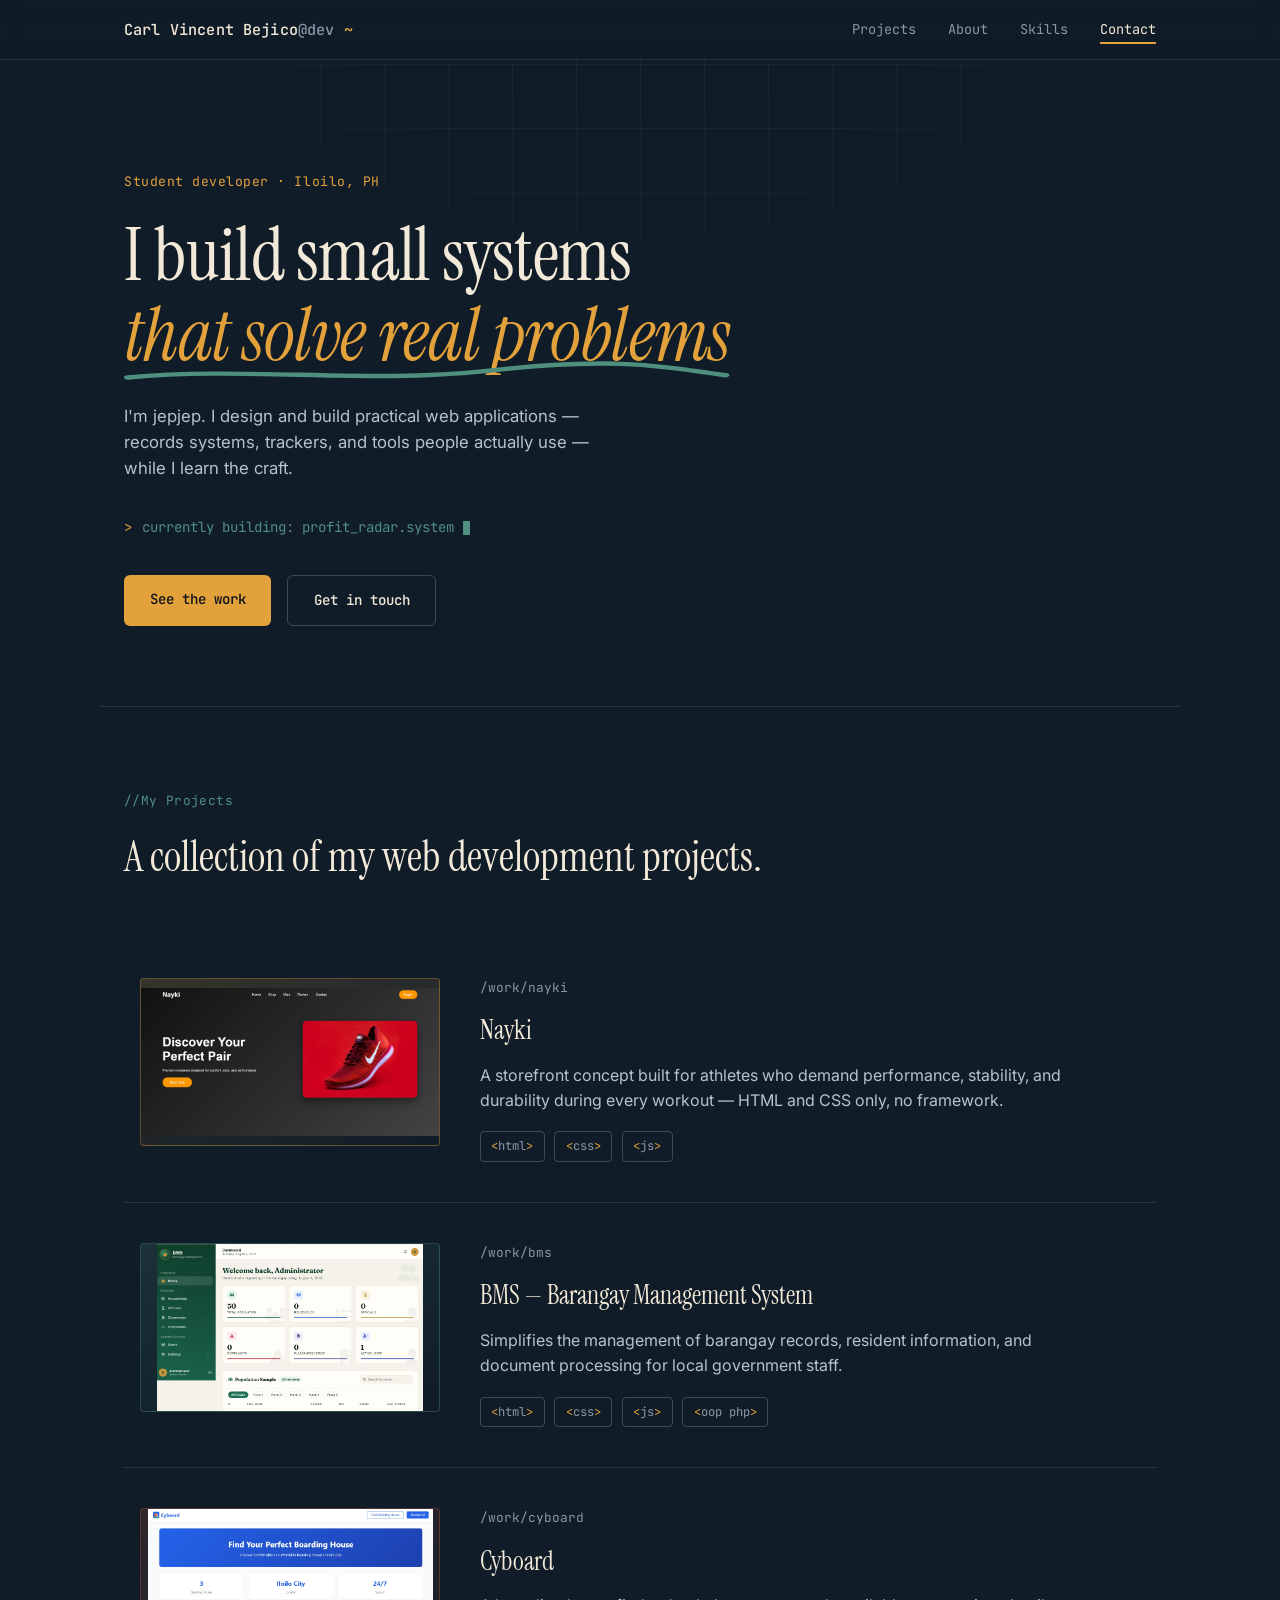
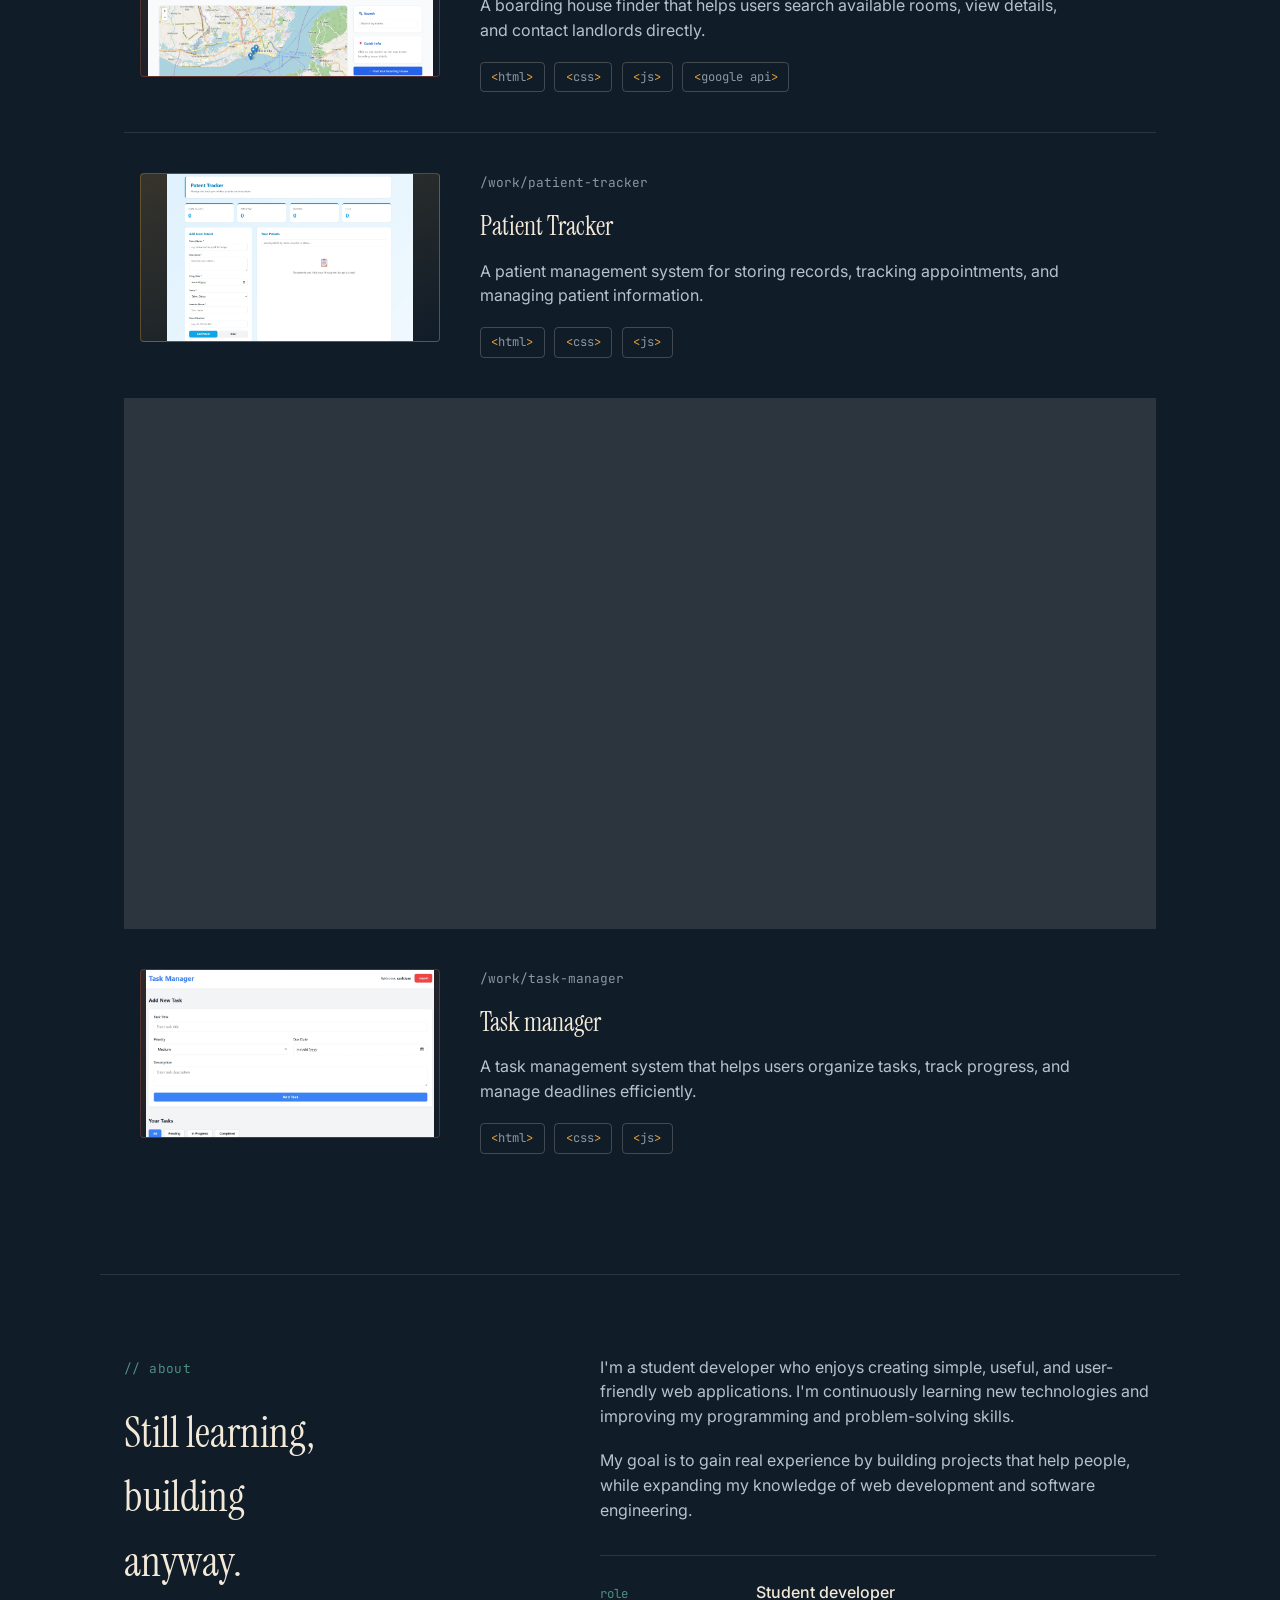
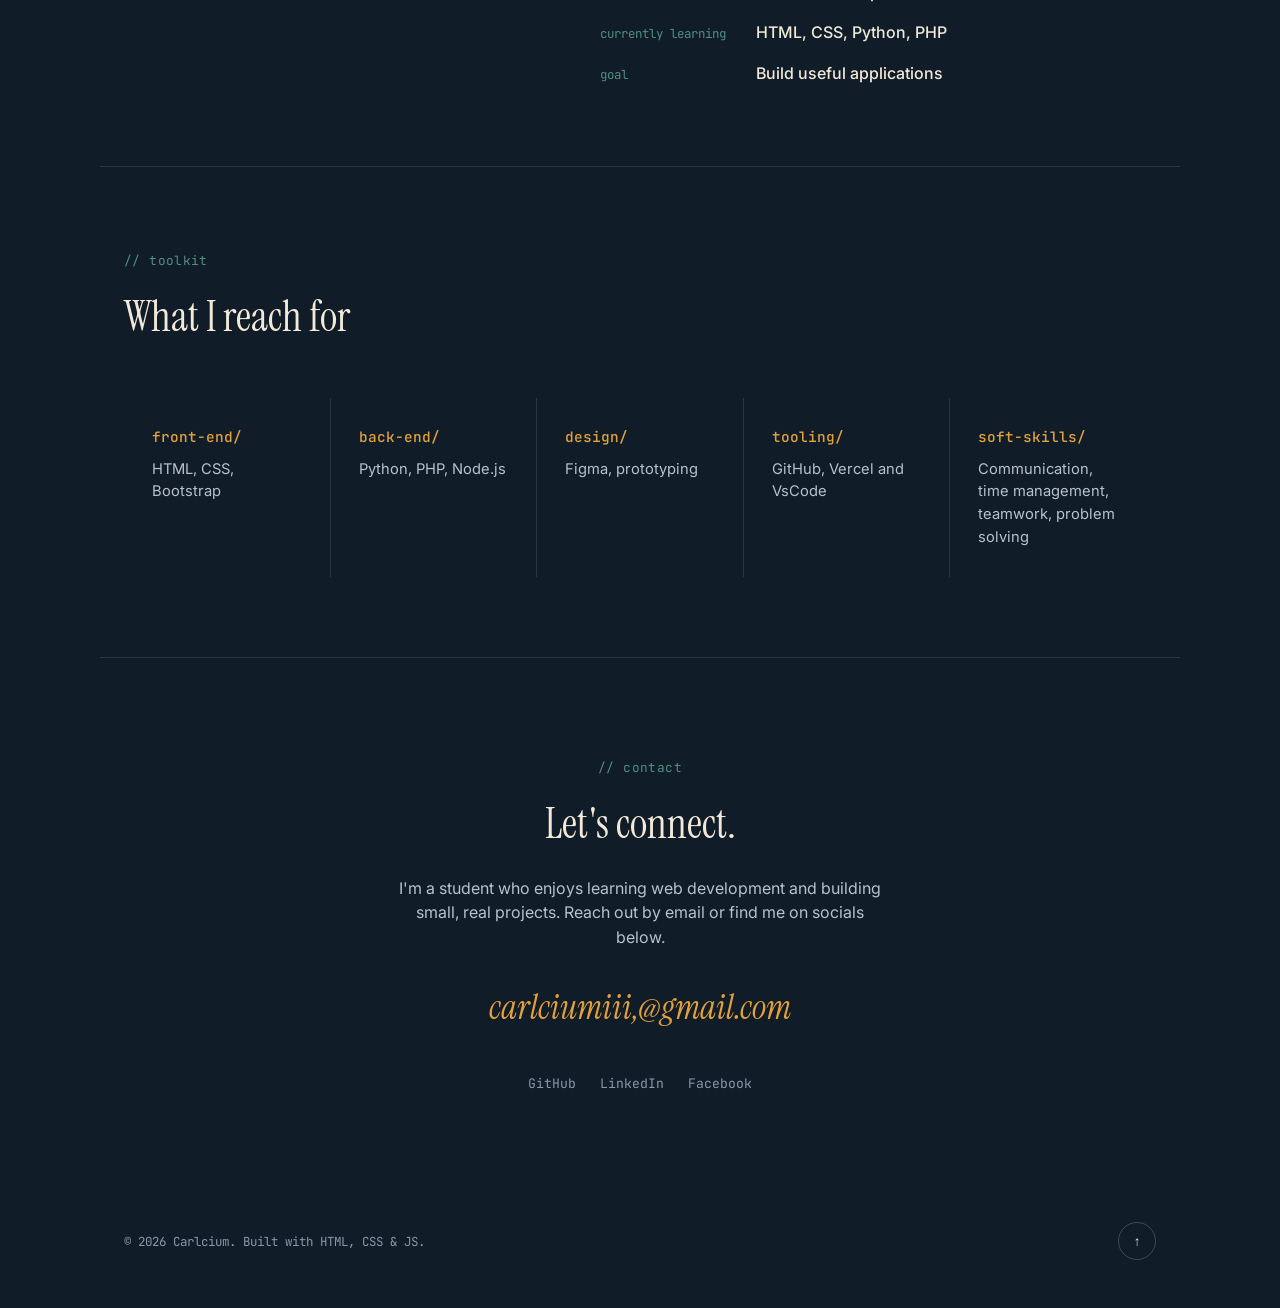
==== index.html @ 1cb0d3a6 "Add files via upload" ====
<!DOCTYPE html>
<html lang="en">
<head>
<meta charset="UTF-8">
<meta name="viewport" content="width=device-width, initial-scale=1.0">
<title>CVMB Porfolio</title>
<meta name="description" content="Carlium is a student developer in Iloilo, Philippines building small, useful web systems: barangay management, patient tracking, catering, and more.">
<link rel="preconnect" href="https://fonts.googleapis.com">
<link rel="preconnect" href="https://fonts.gstatic.com" crossorigin>
<link href="https://fonts.googleapis.com/css2?family=Instrument+Serif:ital@0;1&family=JetBrains+Mono:wght@400;500;600&family=Inter:wght@400;500;600&display=swap" rel="stylesheet">
<link rel="stylesheet" href="style.css">
</head>
<body>

  <div class="grid-texture" aria-hidden="true"></div>

  <header class="nav-wrap">
    <nav class="nav">
      <a href="#top" class="nav-mark">Carl Vincent Bejico<span class="nav-mark-dim">@dev</span> <span class="cursor-static">~</span></a>
      <button class="nav-toggle" id="navToggle" aria-label="Toggle menu" aria-expanded="false">
        <span></span><span></span><span></span>
      </button>
      <ul class="nav-links" id="navLinks">
        <li><a href="#work" data-nav>Projects</a></li>
        <li><a href="#about" data-nav>About</a></li>
        <li><a href="#skills" data-nav>Skills</a></li>
        <li><a href="#contact" data-nav>Contact</a></li>
      </ul>
    </nav>
  </header>

  <main>
    <!-- HERO -->
    <section class="hero" id="top">
      <p class="hero-eyebrow">Student developer · Iloilo, PH</p>
      <h1 class="hero-title">
        I build small systems
        <span class="hero-underline">that solve real problems<svg class="scribble" viewBox="0 0 300 20" preserveAspectRatio="none" aria-hidden="true"><path d="M2 14 C 60 4, 120 20, 180 8 S 260 2, 298 12" fill="none" stroke-width="4" stroke-linecap="round"/></svg></span>
      </h1>
      <p class="hero-sub">I'm jepjep. I design and build practical web applications — records systems, trackers, and tools people actually use — while I learn the craft.</p>

      <div class="terminal" role="status" aria-live="polite">
        <span class="terminal-prompt">&gt;</span>
        <span class="terminal-line" id="terminalLine"></span><span class="terminal-cursor" aria-hidden="true"></span>
      </div>

      <div class="hero-actions">
        <a href="#work" class="btn btn-primary">See the work</a>
        <a href="#contact" class="btn btn-ghost">Get in touch</a>
      </div>
    </section>

    <!-- WORK -->
    <section class="work" id="work">
      <div class="section-head reveal">
        <span class="section-tag">//My Projects</span>
        <h2>A collection of my web development projects.</h2>
      </div>

      <div class="project-list">
        <a class="project reveal" href="nayki/index.html">
          <div class="project-visual" style="--tint:#e3a13c;">
            <img src="img/firstproject.jpeg" alt="Nayki athletic gear website screenshot" loading="lazy">
          </div>
          <div class="project-info">
            <div class="project-meta">
              <span class="project-path">/work/nayki</span>
            </div>
            <h3>Nayki</h3>
            <p>A storefront concept built for athletes who demand performance, stability, and durability during every workout — HTML and CSS only, no framework.</p>
            <ul class="tag-list">
              <li>html</li><li>css</li><li>js</li>
            </ul>
          </div>
        </a>

        <a class="project reveal" href="brgy/admin/login.php">
          <div class="project-visual" style="--tint:#4f8f7f;">
            <img src="img/bms.jpeg" alt="Barangay Management System screenshot" loading="lazy">
          </div>
          <div class="project-info">
            <div class="project-meta">
              <span class="project-path">/work/bms</span>
            </div>
            <h3>BMS — Barangay Management System</h3>
            <p>Simplifies the management of barangay records, resident information, and document processing for local government staff.</p>
            <ul class="tag-list">
              <li>html</li><li>css</li><li>js</li><li>oop php</li>
            </ul>
          </div>
        </a>

        <a class="project reveal" href="cyboard/index.html">
          <div class="project-visual" style="--tint:#c1573a;">
            <img src="img/cyboard.jpeg" alt="Cyboard boarding house finder screenshot" loading="lazy">
          </div>
          <div class="project-info">
            <div class="project-meta">
              <span class="project-path">/work/cyboard</span>
            </div>
            <h3>Cyboard</h3>
            <p>A boarding house finder that helps users search available rooms, view details, and contact landlords directly.</p>
            <ul class="tag-list">
              <li>html</li><li>css</li><li>js</li><li>google api</li>
            </ul>
          </div>
        </a>

        <a class="project reveal" href="patienttracker/index.html">
          <div class="project-visual" style="--tint:#e3a13c;">
            <img src="img/patient_tracker.jpeg" alt="Patient Tracker system screenshot" loading="lazy">
          </div>
          <div class="project-info">
            <div class="project-meta">
              <span class="project-path">/work/patient-tracker</span>
            </div>
            <h3>Patient Tracker</h3>
            <p>A patient management system for storing records, tracking appointments, and managing patient information.</p>
            <ul class="tag-list">
              <li>html</li><li>css</li><li>js</li>
            </ul>
          </div>
        </a>

        <a class="project reveal" href="profitt/index.html">
          <div class="project-visual" style="--tint:#4f8f7f;">
            <img src="img/profit_radar.jpeg" alt="Profit Radar tracking dashboard screenshot" loading="lazy">
          </div>
          <div class="project-info">
            <div class="project-meta">
              <span class="project-path">/work/profit-radar</span>
            </div>
            <h3>Profit Radar</h3>
            <p>A profit tracking system that helps small businesses monitor sales, expenses, and overall financial performance.</p>
            <ul class="tag-list">
              <li>html</li><li>css</li><li>js</li>
            </ul>
          </div>
        </a>

        <a class="project reveal" href="cater/index.html">
          <div class="project-visual" style="--tint:#c1573a;">
            <img src="img/cater.jpeg" alt="Catering system screenshot" loading="lazy">
          </div>
          <div class="project-info">
            <div class="project-meta">
              <span class="project-path">/work/catering-system</span>
            </div>
            <h3>Catering System</h3>
            <p>A food ordering and catering management system — customers place orders while businesses manage menus, bookings, and requests.</p>
            <ul class="tag-list">
              <li>html</li><li>css</li><li>js</li>
            </ul>
          </div>
        </a>

        <a class="project reveal" href="taskmanager/task-manager-php/index.php">
          <div class="project-visual" style="--tint:#c1573a;">
            <img src="img/taskmanager.jpeg" alt="Task manager screenshot" loading="lazy">
          </div>
          <div class="project-info">
            <div class="project-meta">
              <span class="project-path">/work/task-manager</span>
            </div>
            <h3>Task manager</h3>
            <p>A task management system that helps users organize tasks, track progress, and manage deadlines efficiently.</p>
            <ul class="tag-list">
              <li>html</li><li>css</li><li>js</li>
            </ul>
          </div>
        </a>
      </div>
    </section>

    <!-- ABOUT -->
    <section class="about" id="about">
      <div class="about-grid">
        <div class="reveal">
          <span class="section-tag">// about</span>
          <h2>Still learning, building anyway.</h2>
        </div>
        <div class="about-copy reveal">
          <p>I'm a student developer who enjoys creating simple, useful, and user-friendly web applications. I'm continuously learning new technologies and improving my programming and problem-solving skills.</p>
          <p>My goal is to gain real experience by building projects that help people, while expanding my knowledge of web development and software engineering.</p>
          <div class="about-facts">
            <div><span>role</span><strong>Student developer</strong></div>
            <div><span>currently learning</span><strong>HTML, CSS, Python, PHP</strong></div>
            <div><span>goal</span><strong>Build useful applications</strong></div>
          </div>
        </div>
      </div>
    </section>

    <!-- SKILLS -->
    <section class="skills" id="skills">
      <div class="section-head reveal">
        <span class="section-tag">// toolkit</span>
        <h2>What I reach for</h2>
      </div>
      <div class="skills-grid reveal">
        <div class="skill-group">
          <h4>front-end/</h4>
          <p>HTML, CSS, Bootstrap</p>
        </div>
        <div class="skill-group">
          <h4>back-end/</h4>
          <p>Python, PHP, Node.js</p>
        </div>
        <div class="skill-group">
          <h4>design/</h4>
          <p>Figma, prototyping</p>
        </div>
        <div class="skill-group">
          <h4>tooling/</h4>
          <p>GitHub, Vercel and VsCode</p>
        </div>
        <div class="skill-group">
          <h4>soft-skills/</h4>
          <p>Communication, time management, teamwork, problem solving</p>
        </div>
      </div>
    </section>

    <!-- CONTACT -->
    <section class="contact" id="contact">
      <div class="contact-inner reveal">
        <span class="section-tag">// contact</span>
        <h2>Let's connect.</h2>
        <p>I'm a student who enjoys learning web development and building small, real projects. Reach out by email or find me on socials below.</p>
        <a href="carlciumiii@gmail.com" class="contact-email">carlciumiii,@gmail.com</a>
        <div class="socials">
          <a href="#">GitHub</a>
          <a href="#">LinkedIn</a>
          <a href="#">Facebook</a>
        </div>
      </div>
    </section>
  </main>

  <footer class="footer">
    <p>© <span id="year"></span> Carlcium. Built with HTML, CSS &amp; JS.</p>
    <button id="toTop" class="to-top" aria-label="Back to top">↑</button>
  </footer>

  <script src="script.js"></script>
</body>
</html>
---- style.css ----
:root {
  --navy: #101c28;
  --navy-deep: #0a121a;
  --paper: #f2e9d8;
  --paper-dim: #b7c2cc;
  --ink-dim: #8b97a6;
  --amber: #e3a13c;
  --teal: #4f8f7f;
  --clay: #c1573a;
  --line: rgba(242, 233, 216, 0.12);
  --line-strong: rgba(242, 233, 216, 0.22);

  --display: "Instrument Serif", serif;
  --mono: "JetBrains Mono", ui-monospace, monospace;
  --body: "Inter", sans-serif;
  --max: 1080px;
}

* { margin: 0; padding: 0; box-sizing: border-box; }

html { scroll-behavior: smooth; }

body {
  background: var(--navy);
  color: var(--paper);
  font-family: var(--body);
  line-height: 1.55;
  -webkit-font-smoothing: antialiased;
  overflow-x: hidden;
}

@media (prefers-reduced-motion: reduce) {
  html { scroll-behavior: auto; }
  * { animation-duration: 0.001ms !important; transition-duration: 0.001ms !important; }
}

a { color: inherit; text-decoration: none; }
ul { list-style: none; }

::selection { background: var(--amber); color: var(--navy-deep); }

:focus-visible {
  outline: 2px solid var(--amber);
  outline-offset: 3px;
}

/* faint drafting-table grid texture */
.grid-texture {
  position: fixed;
  inset: 0;
  pointer-events: none;
  z-index: 0;
  opacity: 0.5;
  background-image:
    linear-gradient(var(--line) 1px, transparent 1px),
    linear-gradient(90deg, var(--line) 1px, transparent 1px);
  background-size: 64px 64px;
  mask-image: radial-gradient(ellipse 70% 60% at 50% 0%, black 0%, transparent 75%);
}

section, header, footer { position: relative; z-index: 1; }

/* ---------- NAV ---------- */
.nav-wrap {
  position: sticky;
  top: 0;
  z-index: 50;
  backdrop-filter: blur(10px);
  background: rgba(16, 28, 40, 0.82);
  border-bottom: 1px solid var(--line);
}

.nav {
  max-width: var(--max);
  margin: 0 auto;
  padding: 1.1rem 1.5rem;
  display: flex;
  align-items: center;
  justify-content: space-between;
}

.nav-mark {
  font-family: var(--mono);
  font-size: 0.95rem;
  letter-spacing: 0.01em;
  font-weight: 500;
}

.nav-mark-dim { color: var(--ink-dim); }
.cursor-static { color: var(--amber); }

.nav-links {
  display: flex;
  gap: 2rem;
  font-size: 0.85rem;
  font-family: var(--mono);
}

.nav-links a {
  position: relative;
  color: var(--ink-dim);
  transition: color 0.2s ease;
}

.nav-links a:hover,
.nav-links a.active {
  color: var(--paper);
}

.nav-links a.active::after {
  content: "";
  position: absolute;
  left: 0; bottom: -6px;
  width: 100%;
  height: 2px;
  background: var(--amber);
}

.nav-toggle {
  display: none;
  flex-direction: column;
  gap: 5px;
  background: none;
  border: none;
  cursor: pointer;
  padding: 6px;
}

.nav-toggle span {
  width: 22px;
  height: 2px;
  background: var(--paper);
  transition: transform 0.25s ease, opacity 0.25s ease;
}

/* ---------- HERO ---------- */
.hero {
  max-width: var(--max);
  margin: 0 auto;
  padding: clamp(4rem, 12vw, 7rem) 1.5rem 5rem;
}

.hero-eyebrow {
  font-family: var(--mono);
  font-size: 0.82rem;
  color: var(--amber);
  letter-spacing: 0.04em;
  margin-bottom: 1.5rem;
}

.hero-title {
  font-family: var(--display);
  font-weight: 400;
  font-size: clamp(2.6rem, 7vw, 4.6rem);
  line-height: 1.08;
  max-width: 19ch;
  letter-spacing: -0.01em;
}

.hero-underline {
  position: relative;
  display: inline-block;
  color: var(--amber);
  font-style: italic;
}

.scribble {
  position: absolute;
  left: 0;
  bottom: -0.12em;
  width: 100%;
  height: 0.3em;
  overflow: visible;
}

.scribble path {
  stroke: var(--teal);
  stroke-dasharray: 340;
  stroke-dashoffset: 340;
  animation: draw 1.2s ease 0.6s forwards;
}

@keyframes draw {
  to { stroke-dashoffset: 0; }
}

.hero-sub {
  max-width: 46ch;
  margin-top: 1.75rem;
  font-size: 1.05rem;
  color: var(--paper-dim);
}

/* signature terminal line */
.terminal {
  margin-top: 2.25rem;
  display: flex;
  align-items: center;
  gap: 0.6rem;
  font-family: var(--mono);
  font-size: 0.88rem;
  color: var(--teal);
  min-height: 1.4em;
}

.terminal-prompt { color: var(--amber); }

.terminal-cursor {
  display: inline-block;
  width: 7px;
  height: 1em;
  background: var(--teal);
  animation: blink 1s step-end infinite;
  vertical-align: text-bottom;
}

@keyframes blink {
  0%, 100% { opacity: 1; }
  50% { opacity: 0; }
}

.hero-actions {
  display: flex;
  gap: 1rem;
  margin-top: 2.25rem;
  flex-wrap: wrap;
}

.btn {
  padding: 0.85rem 1.6rem;
  border-radius: 6px;
  font-size: 0.88rem;
  font-weight: 500;
  font-family: var(--mono);
  transition: transform 0.2s ease, background 0.2s ease, border-color 0.2s ease, color 0.2s ease;
  display: inline-block;
}

.btn-primary {
  background: var(--amber);
  color: var(--navy-deep);
}

.btn-primary:hover { transform: translateY(-2px); background: #edb35a; }

.btn-ghost {
  border: 1px solid var(--line-strong);
  color: var(--paper);
}

.btn-ghost:hover {
  border-color: var(--teal);
  color: var(--teal);
  transform: translateY(-2px);
}

/* ---------- SECTION HEAD ---------- */
.section-tag {
  display: inline-block;
  font-family: var(--mono);
  font-size: 0.8rem;
  letter-spacing: 0.03em;
  color: var(--teal);
  margin-bottom: 0.9rem;
}

.section-head h2, .about h2, .contact h2 {
  font-family: var(--display);
  font-weight: 400;
  font-size: clamp(1.8rem, 3.8vw, 2.6rem);
}

/* ---------- WORK ---------- */
.work {
  max-width: var(--max);
  margin: 0 auto;
  padding: 5rem 1.5rem;
  border-top: 1px solid var(--line);
}

.project-list {
  margin-top: 3rem;
  display: flex;
  flex-direction: column;
  gap: 1px;
  background: var(--line);
}

.project {
  background: var(--navy);
  display: grid;
  grid-template-columns: 300px 1fr;
  gap: 2.5rem;
  padding: 2.5rem 1rem;
  transition: background 0.3s ease, transform 0.2s ease;
  text-decoration: none;
  color: inherit;
  cursor: pointer;
}

.project:hover { background: var(--navy-deep); transform: translateY(-2px); }

.project-visual {
  position: relative;
  aspect-ratio: 16/9;
  border-radius: 4px;
  overflow: hidden;
  background: linear-gradient(160deg, color-mix(in srgb, var(--tint) 18%, var(--navy)), var(--navy));
  border: 1px solid color-mix(in srgb, var(--tint) 35%, transparent);
  display: flex;
  align-items: center;
  justify-content: center;
}

.project-visual img {
  width: 100%;
  height: 100%;
  object-fit: contain;
  display: block;
}

.project-meta {
  display: flex;
  align-items: center;
  gap: 1rem;
  font-family: var(--mono);
  font-size: 0.8rem;
  margin-bottom: 0.85rem;
}

.project-path { color: var(--ink-dim); }

.project-status {
  display: inline-flex;
  align-items: center;
  gap: 0.4rem;
  color: var(--paper-dim);
}

.project-status i {
  width: 7px; height: 7px;
  border-radius: 50%;
  display: inline-block;
}

.project-status.is-live i { background: var(--teal); box-shadow: 0 0 0 3px color-mix(in srgb, var(--teal) 25%, transparent); }
.project-status.is-archived i { background: var(--clay); box-shadow: 0 0 0 3px color-mix(in srgb, var(--clay) 25%, transparent); }

.project-info h3 {
  font-family: var(--display);
  font-weight: 400;
  font-size: 1.6rem;
  margin-bottom: 0.75rem;
}

.project-info p {
  color: var(--paper-dim);
  max-width: 60ch;
}

.tag-list {
  display: flex;
  gap: 0.6rem;
  margin-top: 1.2rem;
  flex-wrap: wrap;
}

.tag-list li {
  font-family: var(--mono);
  font-size: 0.76rem;
  padding: 0.3rem 0.65rem;
  border: 1px solid var(--line-strong);
  border-radius: 4px;
  color: var(--ink-dim);
}

.tag-list li::before { content: "<"; color: var(--amber); }
.tag-list li::after { content: ">"; color: var(--amber); }

/* ---------- ABOUT ---------- */
.about {
  max-width: var(--max);
  margin: 0 auto;
  padding: 5rem 1.5rem;
  border-top: 1px solid var(--line);
}

.about-grid {
  display: grid;
  grid-template-columns: 1fr 1.3fr;
  gap: 3rem;
}

.about h2 { margin-top: 0.5rem; max-width: 12ch; }

.about-copy p {
  color: var(--paper-dim);
  max-width: 58ch;
  margin-bottom: 1.2rem;
}

.about-facts {
  display: flex;
  flex-direction: column;
  gap: 1rem;
  margin-top: 2rem;
  padding-top: 1.5rem;
  border-top: 1px solid var(--line);
}

.about-facts div {
  display: grid;
  grid-template-columns: 14ch 1fr;
  gap: 1rem;
  align-items: baseline;
}

.about-facts span {
  font-family: var(--mono);
  font-size: 0.78rem;
  color: var(--teal);
}

.about-facts strong {
  font-weight: 500;
  color: var(--paper);
}

/* ---------- SKILLS ---------- */
.skills {
  max-width: var(--max);
  margin: 0 auto;
  padding: 5rem 1.5rem;
  border-top: 1px solid var(--line);
}

.skills-grid {
  margin-top: 3rem;
  display: grid;
  grid-template-columns: repeat(auto-fit, minmax(200px, 1fr));
  gap: 1px;
  background: var(--line);
}

.skill-group {
  background: var(--navy);
  padding: 1.75rem;
}

.skill-group h4 {
  font-family: var(--mono);
  font-weight: 500;
  font-size: 0.9rem;
  color: var(--amber);
  margin-bottom: 0.6rem;
}

.skill-group p {
  color: var(--paper-dim);
  font-size: 0.92rem;
}

/* ---------- CONTACT ---------- */
.contact {
  max-width: var(--max);
  margin: 0 auto;
  padding: 6rem 1.5rem;
  border-top: 1px solid var(--line);
  text-align: center;
}

.contact-inner {
  max-width: 50ch;
  margin: 0 auto;
}

.contact p {
  color: var(--paper-dim);
  margin: 1.2rem auto 2rem;
}

.contact-email {
  font-family: var(--display);
  font-style: italic;
  font-size: clamp(1.5rem, 4vw, 2.1rem);
  color: var(--amber);
  border-bottom: 2px solid transparent;
  transition: border-color 0.2s ease;
}

.contact-email:hover { border-color: var(--amber); }

.socials {
  display: flex;
  justify-content: center;
  gap: 1.5rem;
  margin-top: 2.5rem;
  font-family: var(--mono);
  font-size: 0.82rem;
  color: var(--ink-dim);
}

.socials a:hover { color: var(--teal); }

/* ---------- FOOTER ---------- */
.footer {
  max-width: var(--max);
  margin: 0 auto;
  padding: 2rem 1.5rem 3rem;
  display: flex;
  align-items: center;
  justify-content: space-between;
  font-family: var(--mono);
  font-size: 0.78rem;
  color: var(--ink-dim);
}

.to-top {
  width: 38px; height: 38px;
  border-radius: 50%;
  border: 1px solid var(--line-strong);
  background: none;
  color: var(--paper);
  cursor: pointer;
  transition: border-color 0.2s ease, transform 0.2s ease, color 0.2s ease;
}

.to-top:hover {
  border-color: var(--amber);
  color: var(--amber);
  transform: translateY(-3px);
}

/* ---------- SCROLL REVEAL ---------- */
.reveal {
  opacity: 0;
  transform: translateY(18px);
  transition: opacity 0.7s ease, transform 0.7s ease;
}

.reveal.in-view {
  opacity: 1;
  transform: translateY(0);
}

/* ---------- RESPONSIVE ---------- */
@media (max-width: 800px) {
  .about-grid { grid-template-columns: 1fr; }
  .project { grid-template-columns: 1fr; }
  .project-visual { max-width: 100%; }
  .about-facts div { grid-template-columns: 1fr; gap: 0.2rem; }
}

@media (max-width: 640px) {
  .nav-toggle { display: flex; }

  .nav-links {
    position: absolute;
    top: 100%;
    left: 0;
    right: 0;
    flex-direction: column;
    background: var(--navy-deep);
    padding: 1.5rem;
    gap: 1.2rem;
    border-bottom: 1px solid var(--line);
    transform: translateY(-8px);
    opacity: 0;
    pointer-events: none;
    transition: opacity 0.2s ease, transform 0.2s ease;
  }

  .nav-links.open {
    opacity: 1;
    transform: translateY(0);
    pointer-events: auto;
  }

  .footer { flex-direction: column; gap: 1rem; text-align: center; }
}
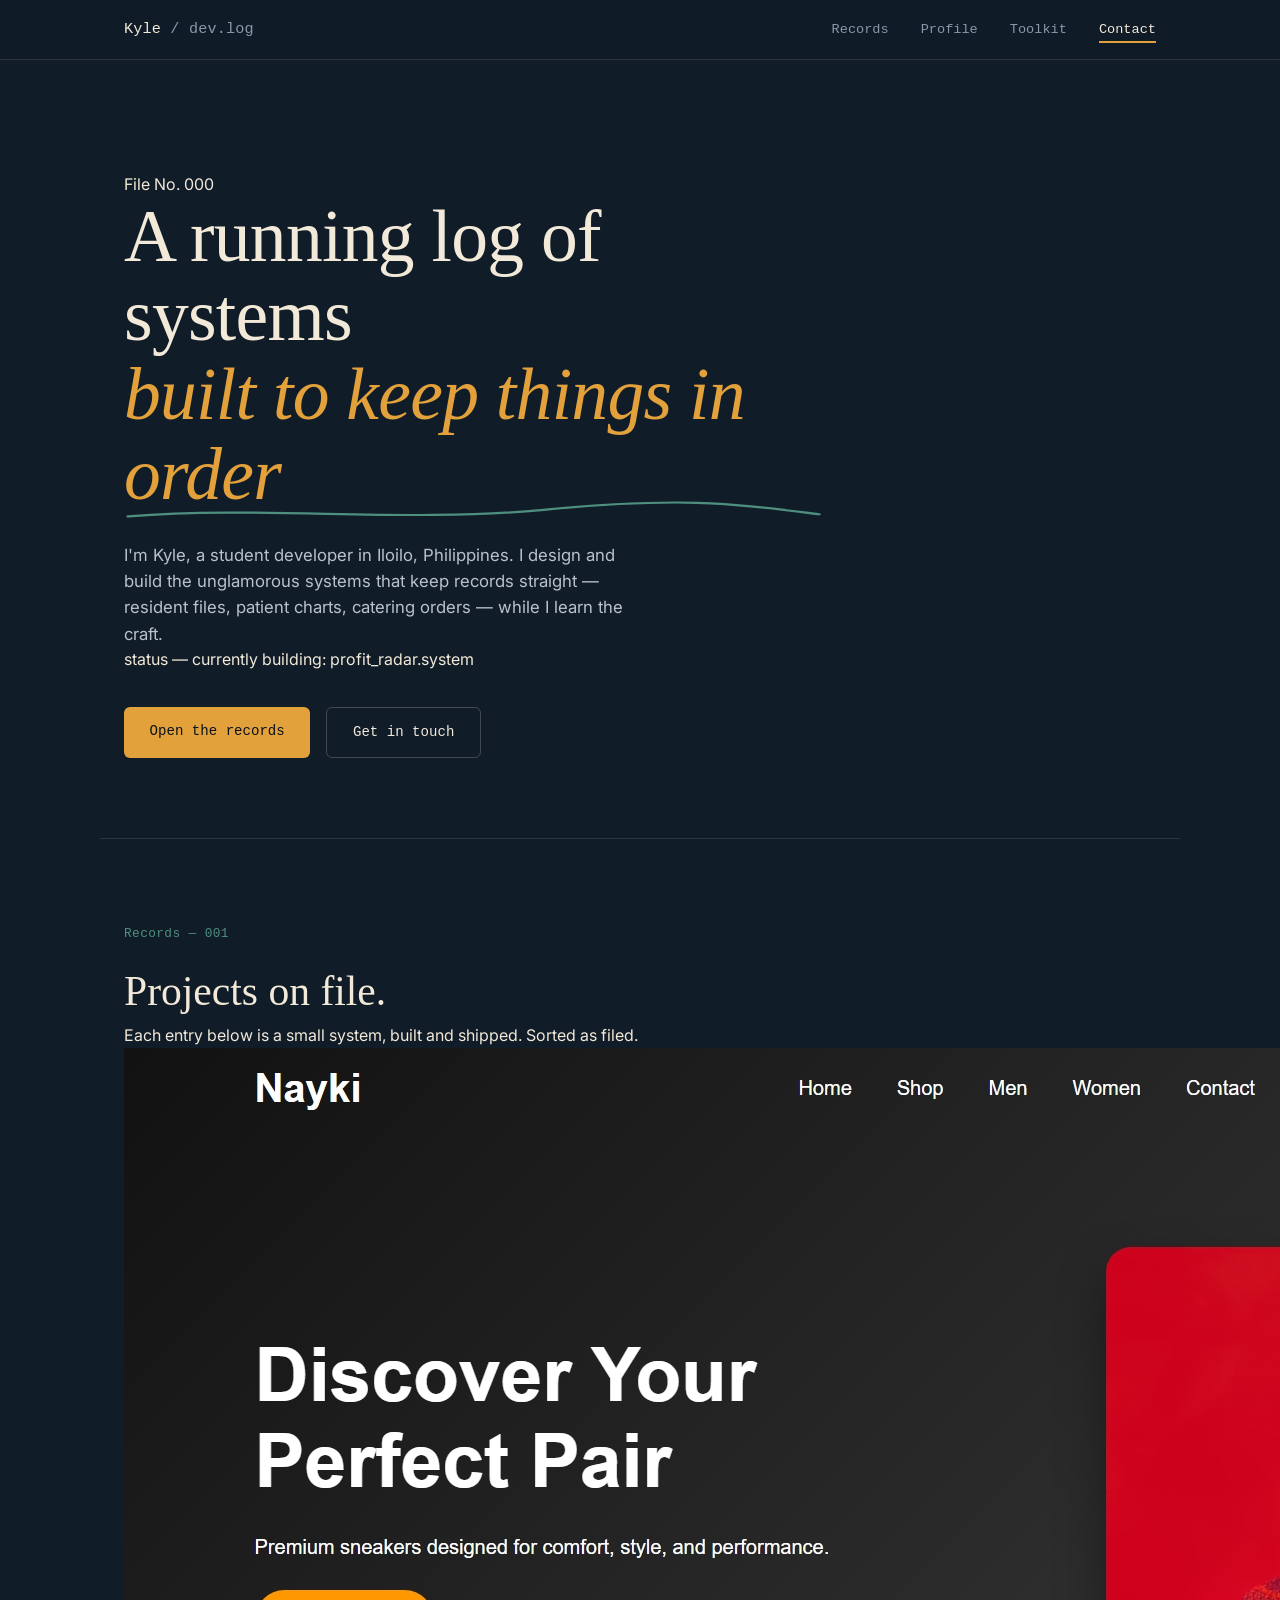
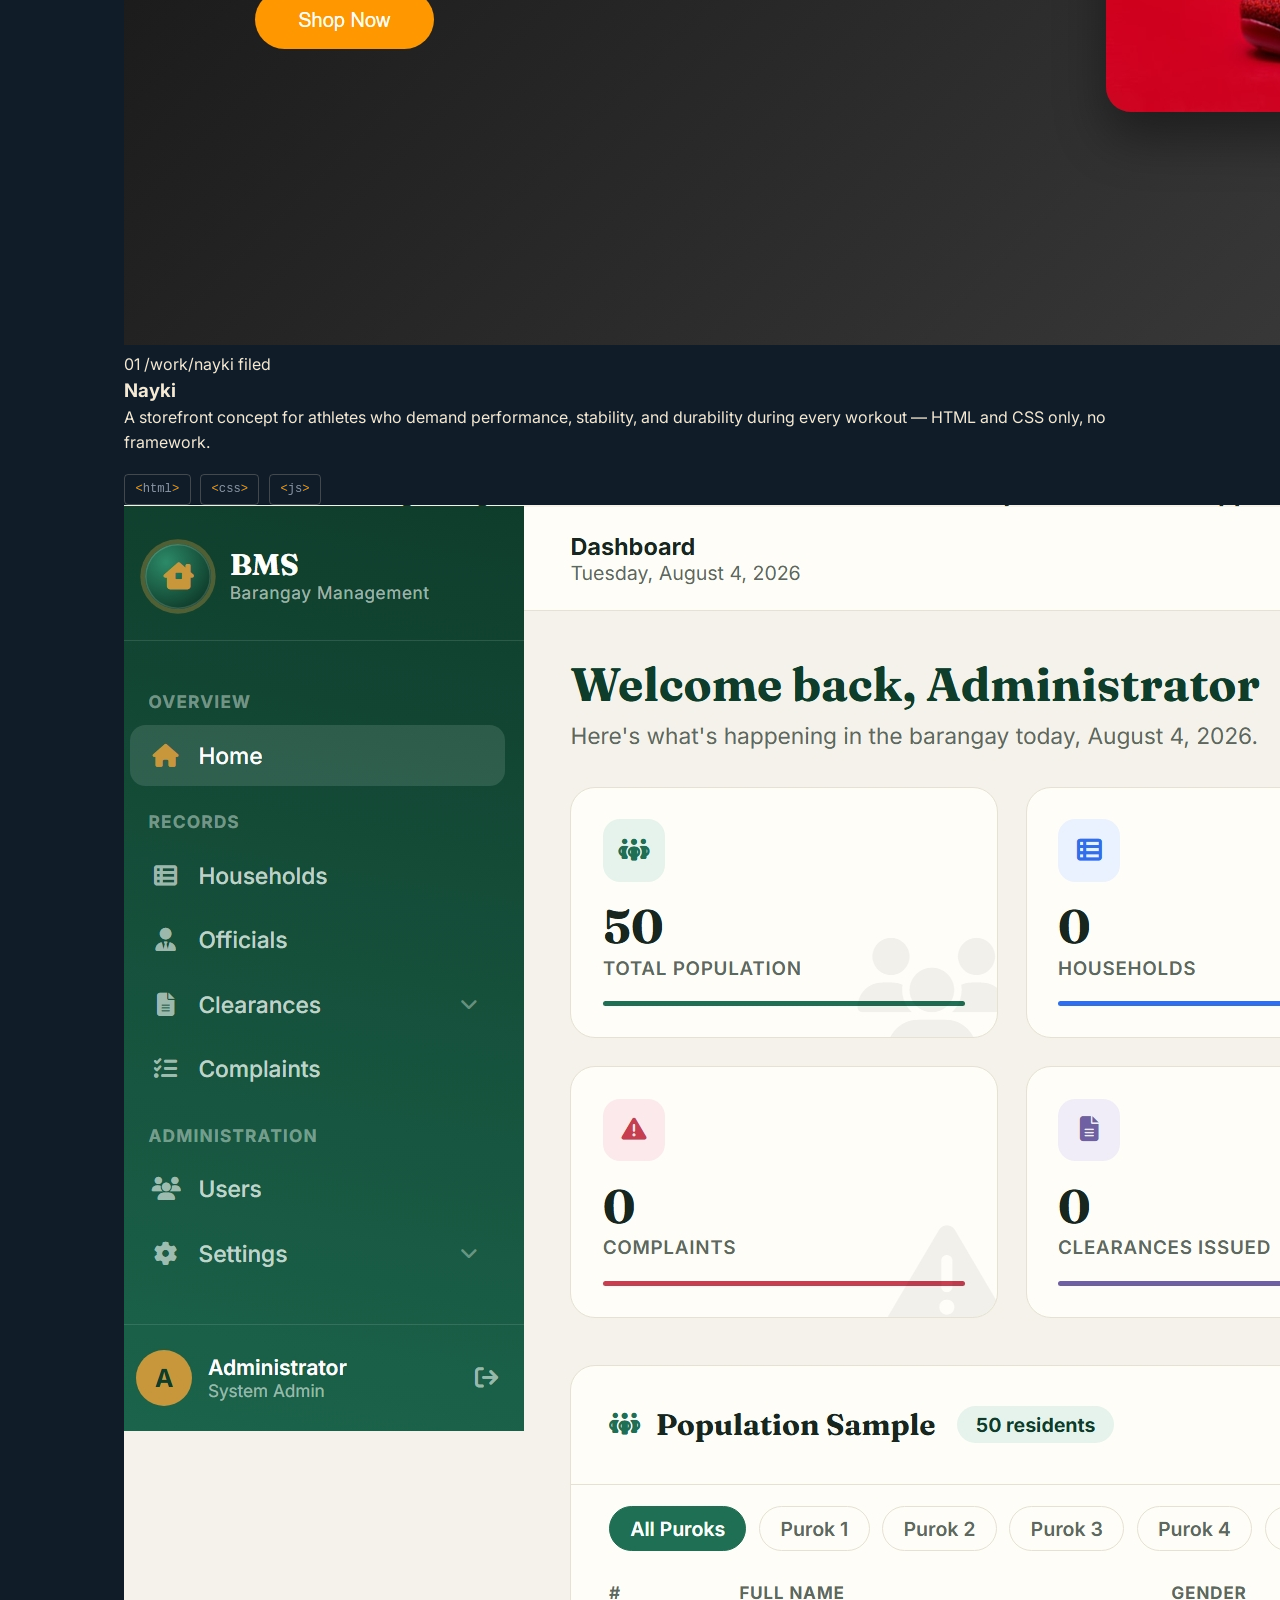
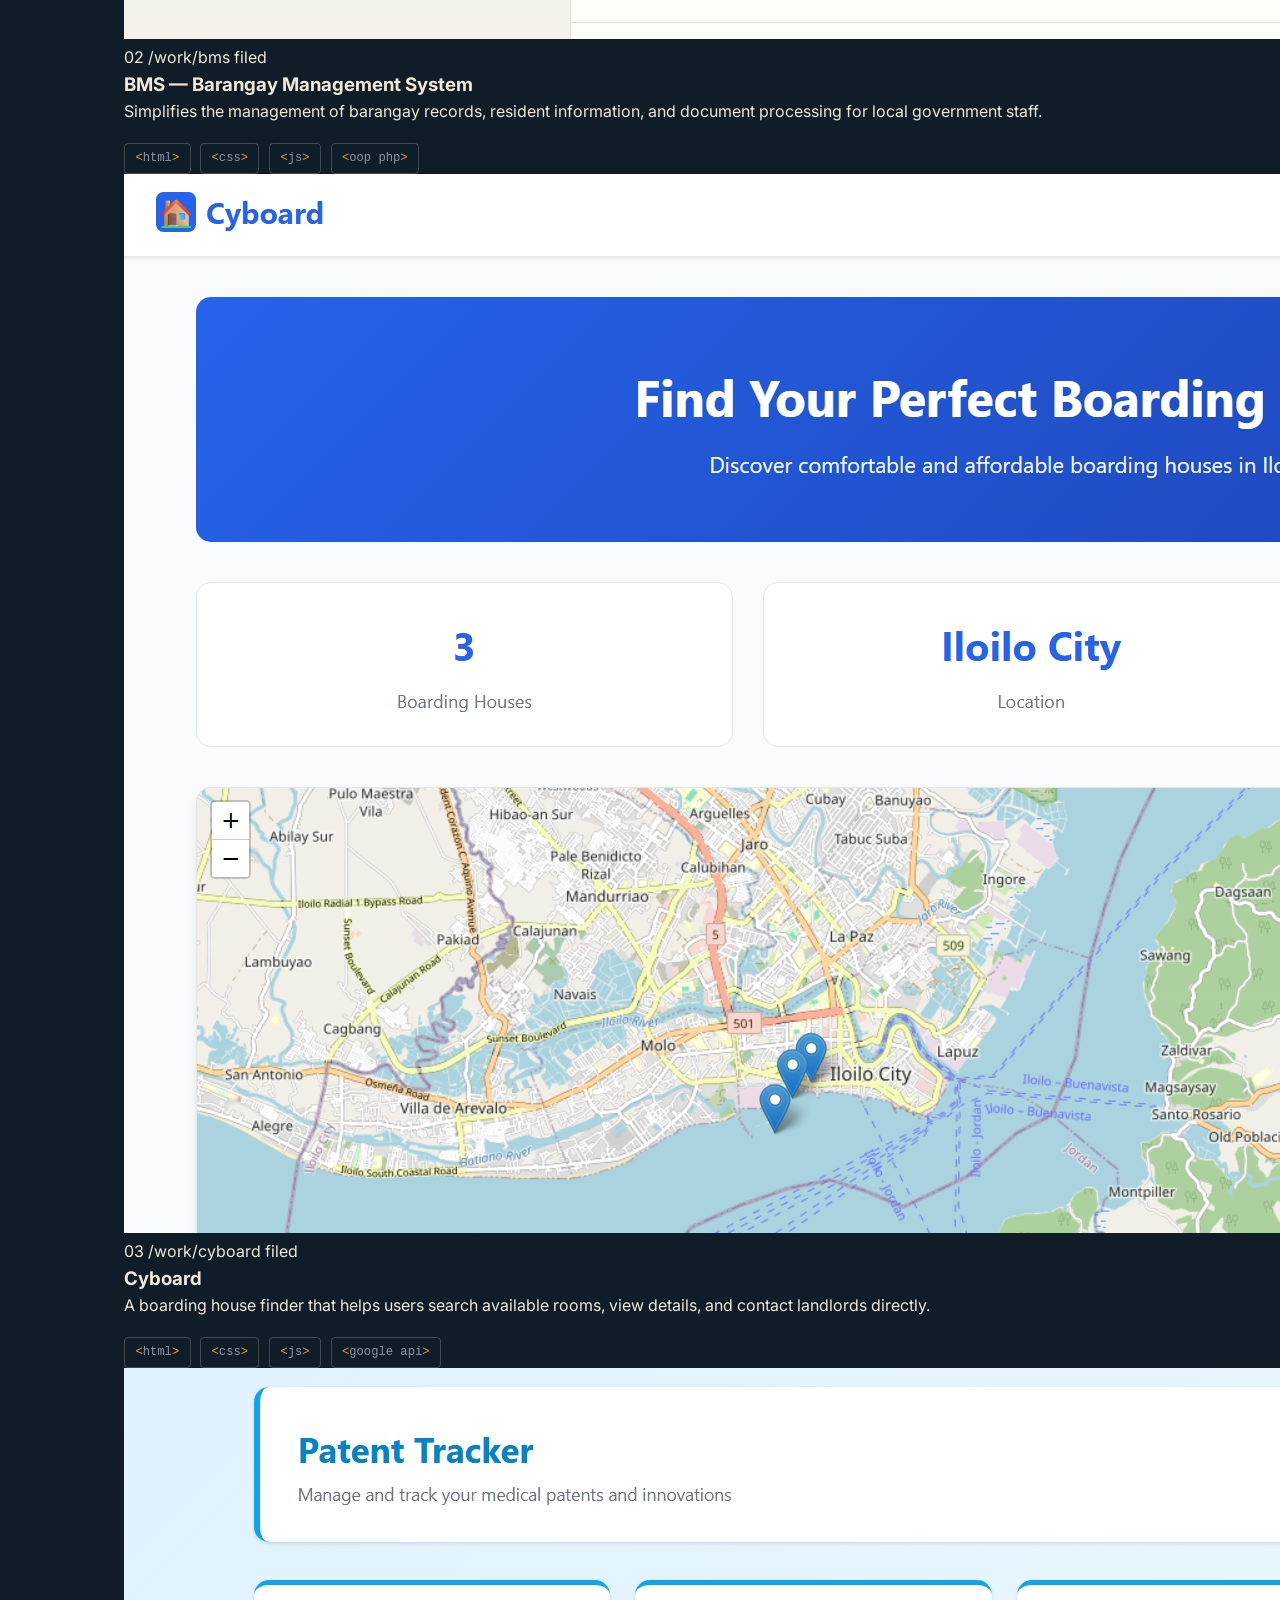
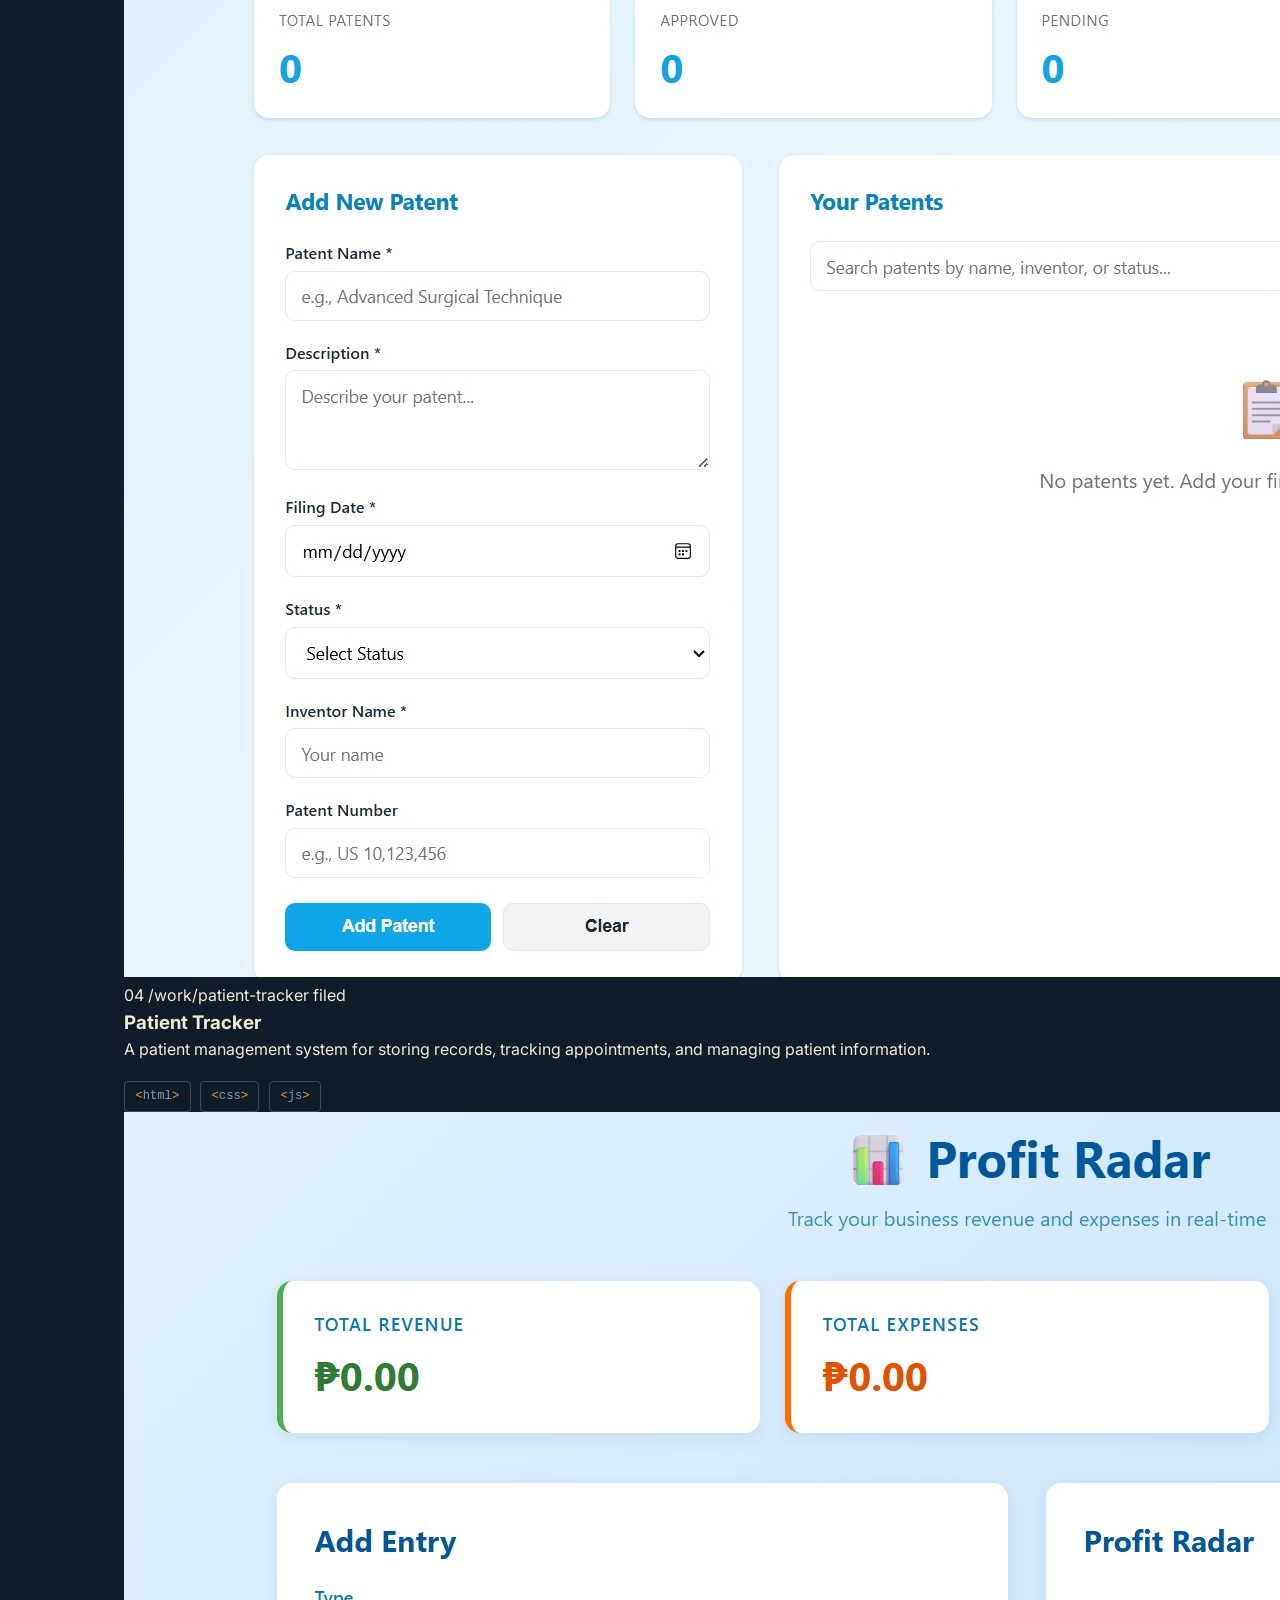
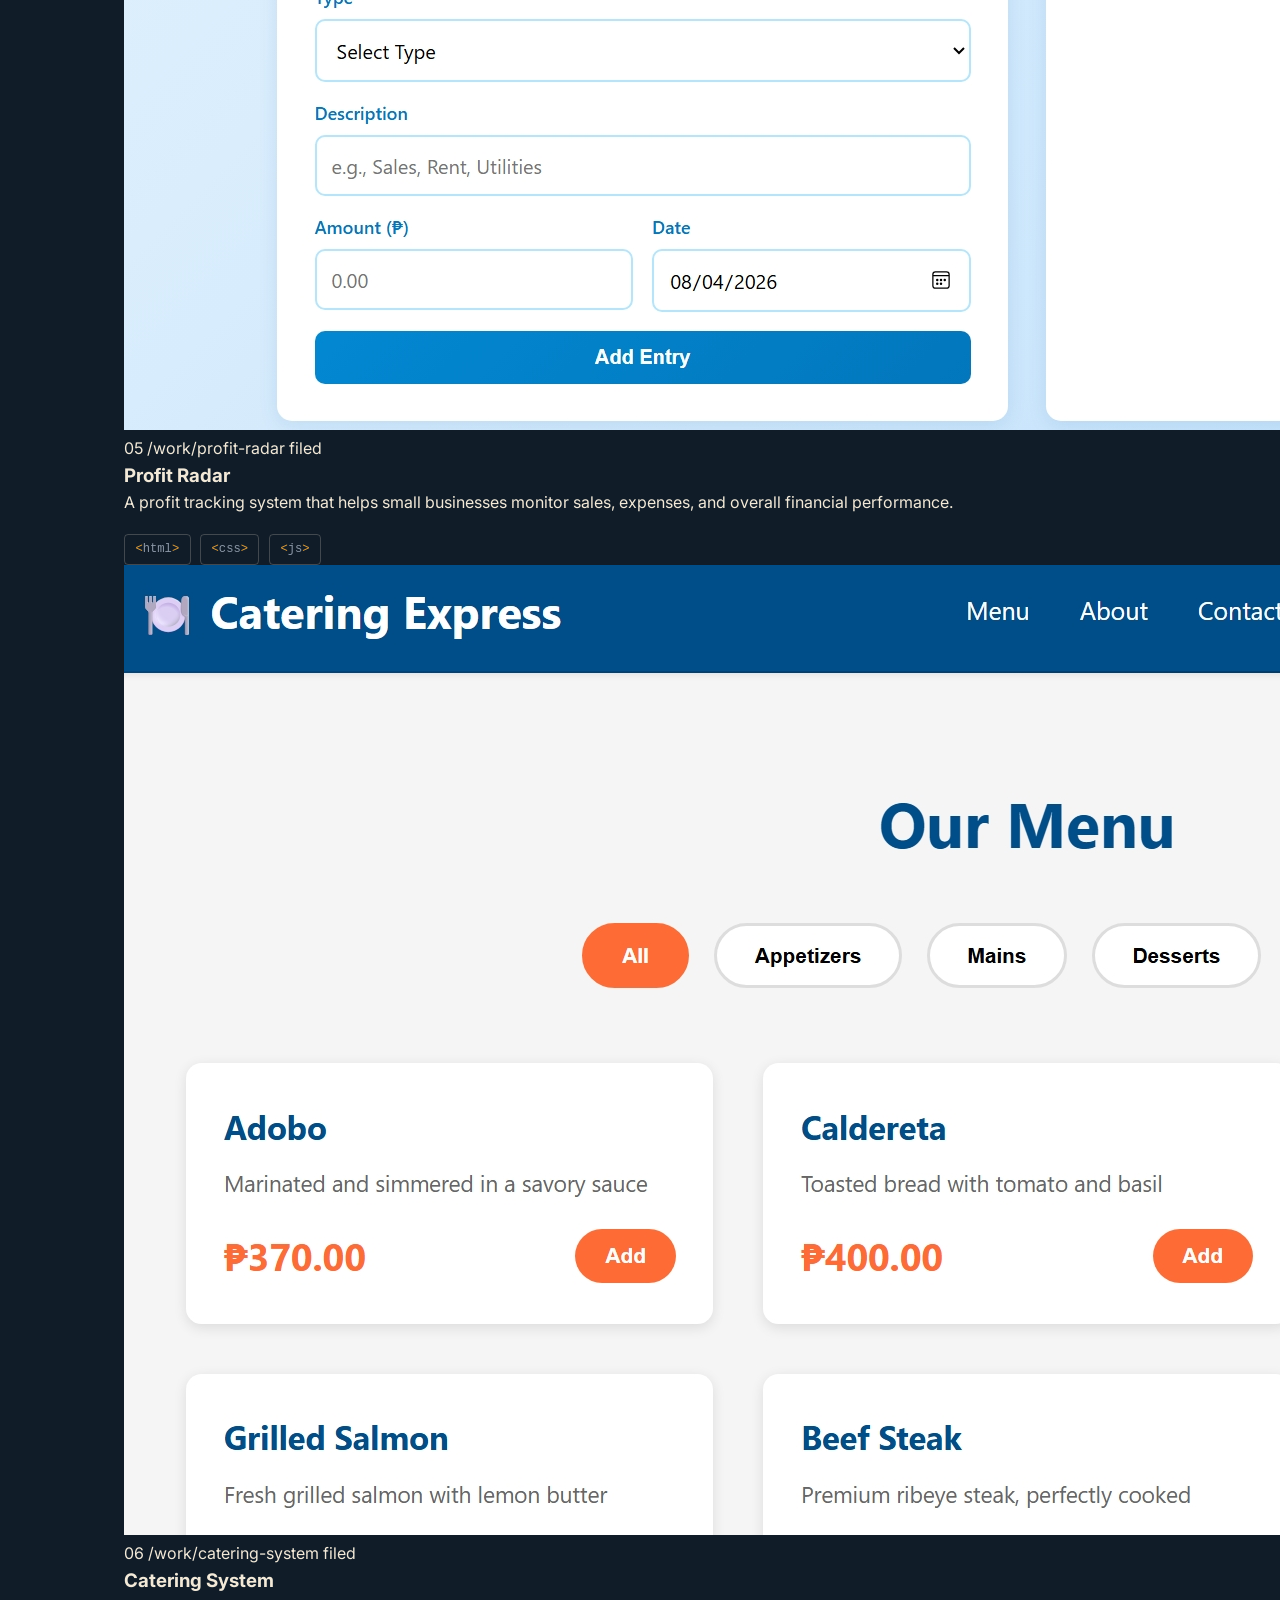
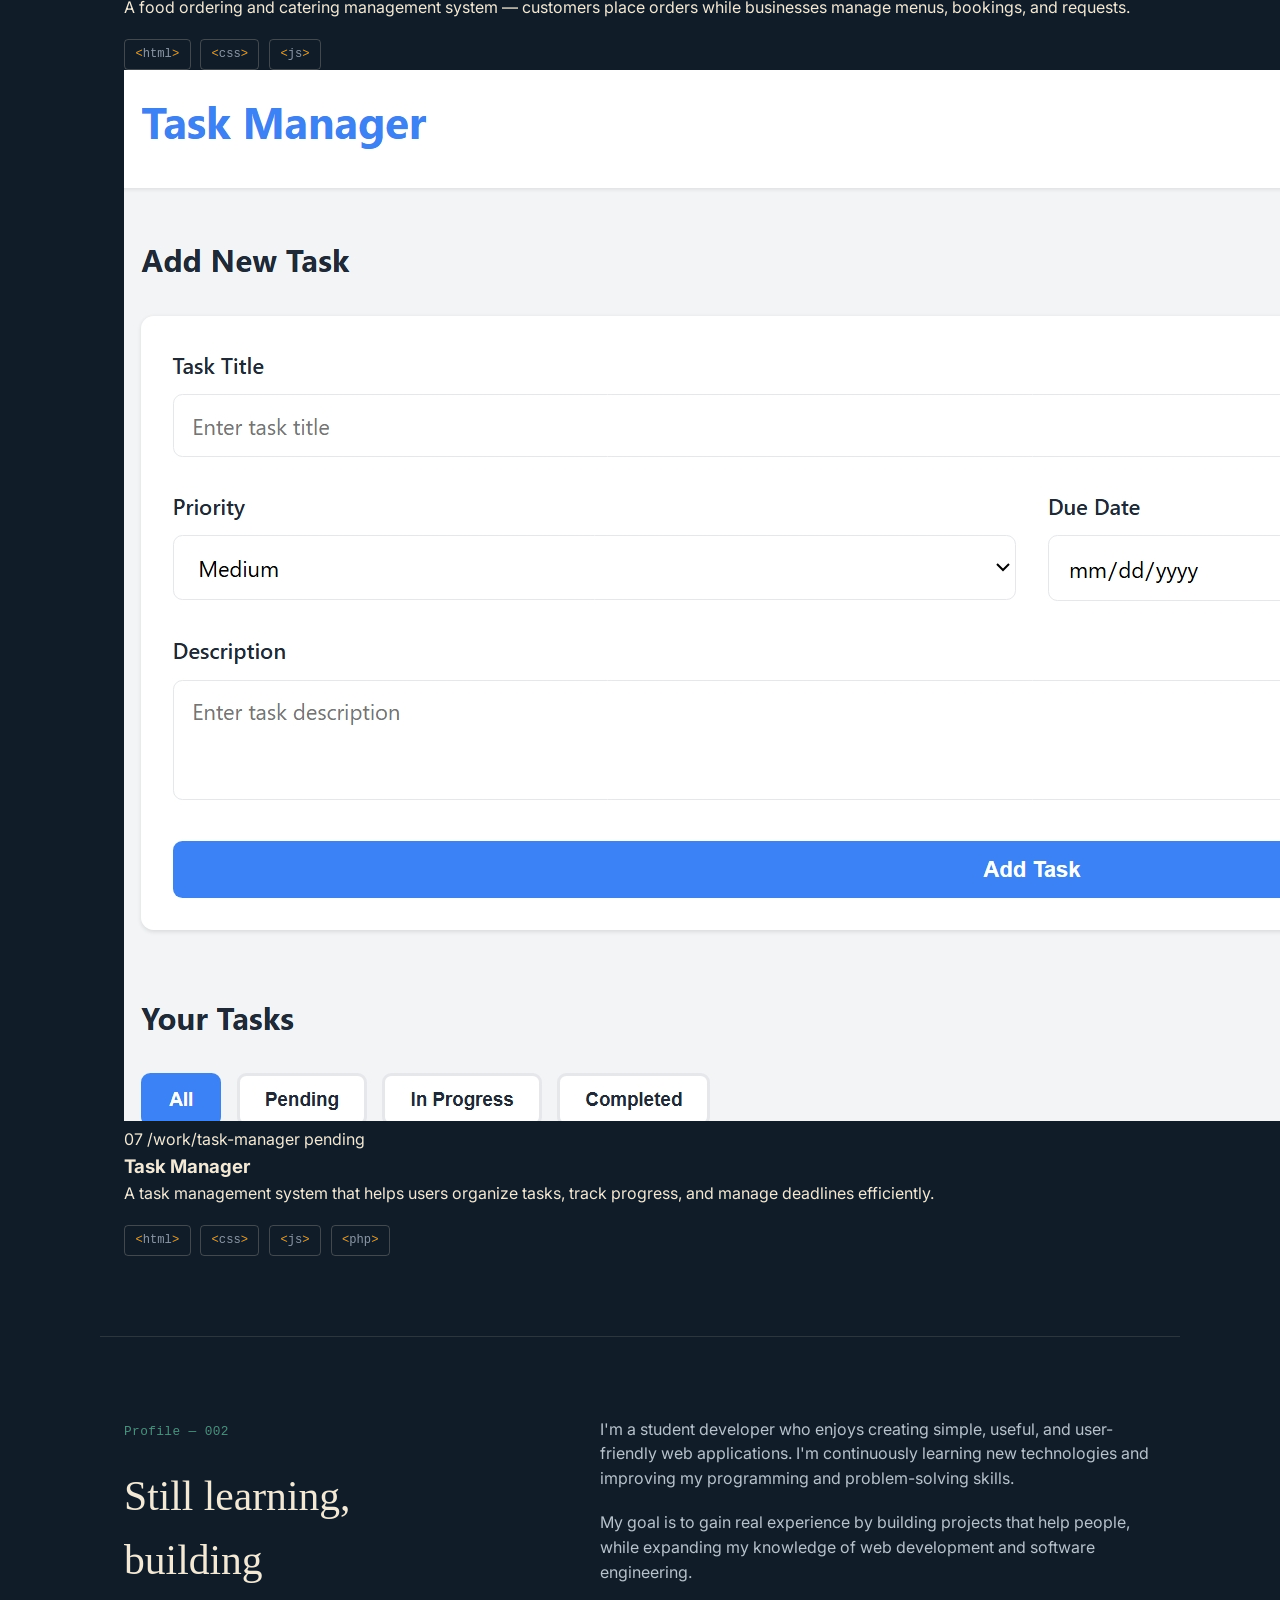
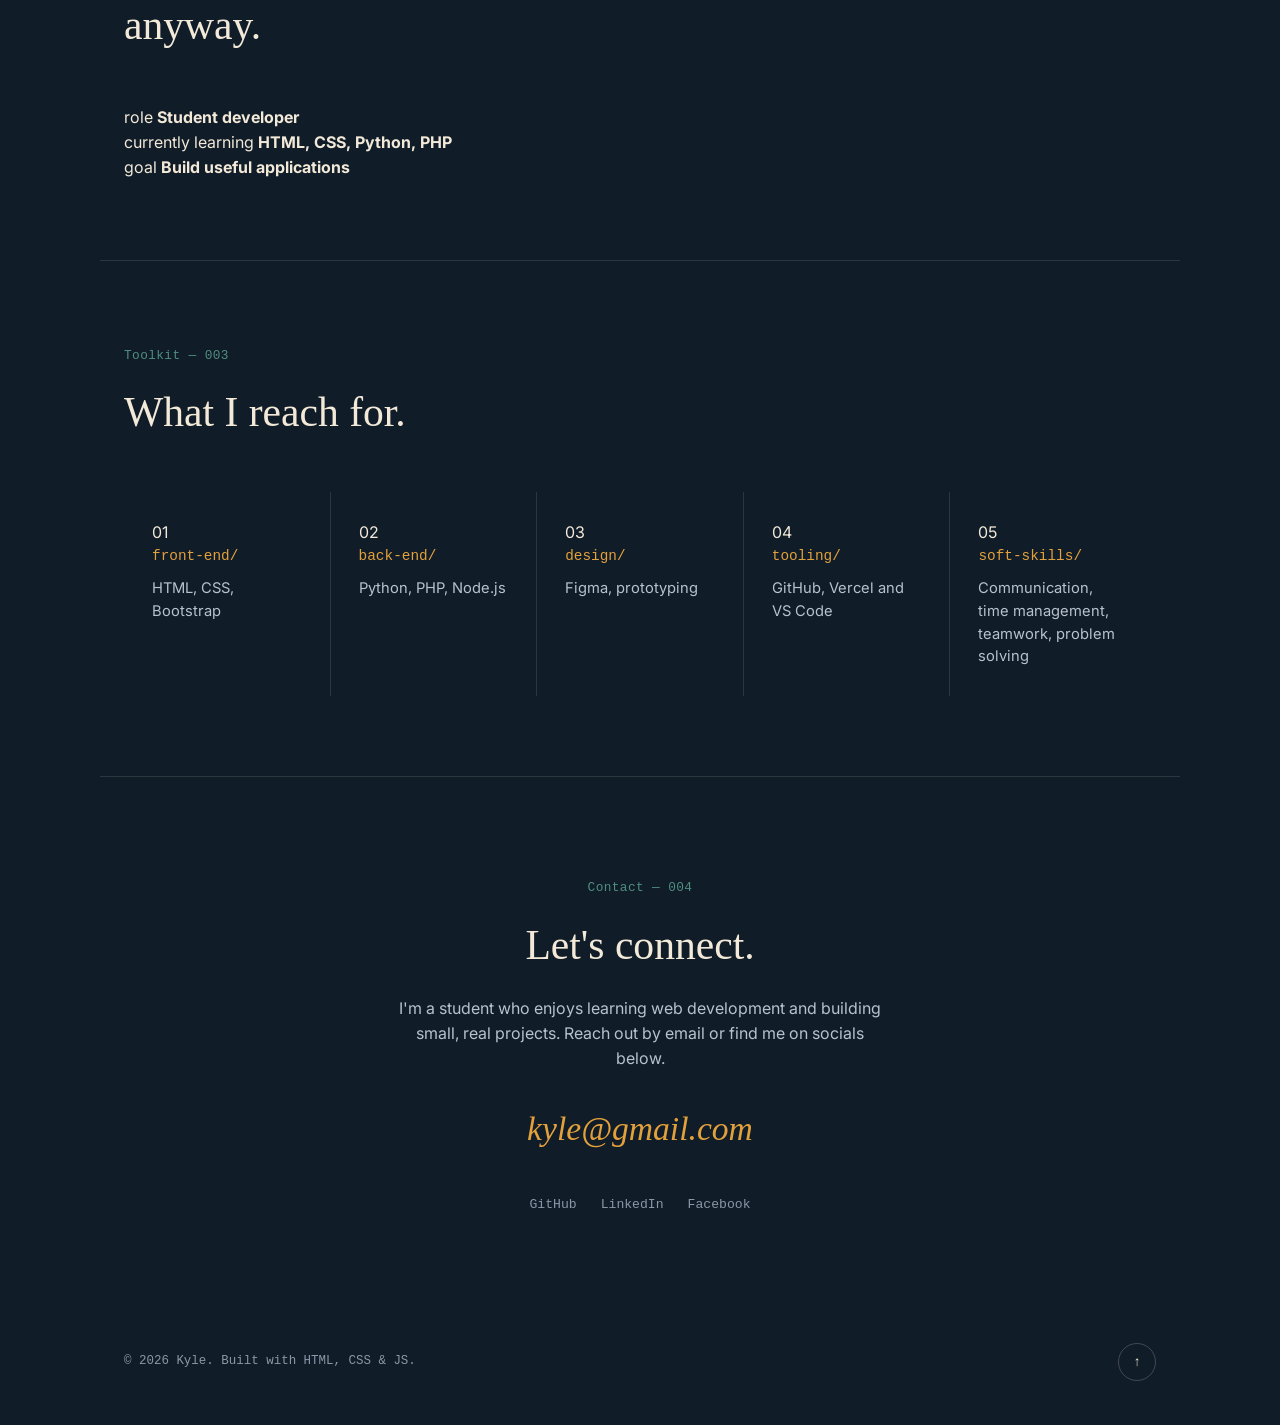
==== commit 4983d854: "Update index.html" ====
--- a/index.html
+++ b/index.html
@@ -3,27 +3,27 @@
 <head>
 <meta charset="UTF-8">
 <meta name="viewport" content="width=device-width, initial-scale=1.0">
-<title>CVMB Porfolio</title>
-<meta name="description" content="Carlium is a student developer in Iloilo, Philippines building small, useful web systems: barangay management, patient tracking, catering, and more.">
+<title>Kyle — Portfolio</title>
+<meta name="description" content="Kyle is a student developer in Iloilo, Philippines building small, useful web systems: barangay management, patient tracking, catering, and more.">
 <link rel="preconnect" href="https://fonts.googleapis.com">
 <link rel="preconnect" href="https://fonts.gstatic.com" crossorigin>
-<link href="https://fonts.googleapis.com/css2?family=Instrument+Serif:ital@0;1&family=JetBrains+Mono:wght@400;500;600&family=Inter:wght@400;500;600&display=swap" rel="stylesheet">
+<link href="https://fonts.googleapis.com/css2?family=Newsreader:ital,opsz,wght@0,6..72,400;0,6..72,500;1,6..72,400&family=IBM+Plex+Mono:wght@400;500;600&family=Inter:wght@400;500;600&display=swap" rel="stylesheet">
 <link rel="stylesheet" href="style.css">
 </head>
 <body>
 
-  <div class="grid-texture" aria-hidden="true"></div>
+  <div class="paper-texture" aria-hidden="true"></div>
 
   <header class="nav-wrap">
     <nav class="nav">
-      <a href="#top" class="nav-mark">Carl Vincent Bejico<span class="nav-mark-dim">@dev</span> <span class="cursor-static">~</span></a>
+      <a href="#top" class="nav-mark">Kyle <span class="nav-mark-dim">/ dev.log</span></a>
       <button class="nav-toggle" id="navToggle" aria-label="Toggle menu" aria-expanded="false">
         <span></span><span></span><span></span>
       </button>
       <ul class="nav-links" id="navLinks">
-        <li><a href="#work" data-nav>Projects</a></li>
-        <li><a href="#about" data-nav>About</a></li>
-        <li><a href="#skills" data-nav>Skills</a></li>
+        <li><a href="#work" data-nav>Records</a></li>
+        <li><a href="#about" data-nav>Profile</a></li>
+        <li><a href="#skills" data-nav>Toolkit</a></li>
         <li><a href="#contact" data-nav>Contact</a></li>
       </ul>
     </nav>
@@ -32,20 +32,25 @@
   <main>
     <!-- HERO -->
     <section class="hero" id="top">
-      <p class="hero-eyebrow">Student developer · Iloilo, PH</p>
+      <div class="hero-tag">
+        <span class="hero-tag-label">File No.</span>
+        <span class="hero-tag-num">000</span>
+      </div>
+
       <h1 class="hero-title">
-        I build small systems
-        <span class="hero-underline">that solve real problems<svg class="scribble" viewBox="0 0 300 20" preserveAspectRatio="none" aria-hidden="true"><path d="M2 14 C 60 4, 120 20, 180 8 S 260 2, 298 12" fill="none" stroke-width="4" stroke-linecap="round"/></svg></span>
+        A running log of systems
+        <span class="hero-underline">built to keep things in order<svg class="scribble" viewBox="0 0 300 20" preserveAspectRatio="none" aria-hidden="true"><path d="M2 14 C 60 4, 120 20, 180 8 S 260 2, 298 12" fill="none" stroke-width="2" stroke-linecap="round"/></svg></span>
       </h1>
-      <p class="hero-sub">I'm jepjep. I design and build practical web applications — records systems, trackers, and tools people actually use — while I learn the craft.</p>
-
-      <div class="terminal" role="status" aria-live="polite">
-        <span class="terminal-prompt">&gt;</span>
-        <span class="terminal-line" id="terminalLine"></span><span class="terminal-cursor" aria-hidden="true"></span>
+
+      <p class="hero-sub">I'm Kyle, a student developer in Iloilo, Philippines. I design and build the unglamorous systems that keep records straight — resident files, patient charts, catering orders — while I learn the craft.</p>
+
+      <div class="hero-ledger" role="status" aria-live="polite">
+        <span class="ledger-mark">status —</span>
+        <span class="ledger-line" id="terminalLine"></span><span class="ledger-cursor" aria-hidden="true"></span>
       </div>
 
       <div class="hero-actions">
-        <a href="#work" class="btn btn-primary">See the work</a>
+        <a href="#work" class="btn btn-primary">Open the records</a>
         <a href="#contact" class="btn btn-ghost">Get in touch</a>
       </div>
     </section>
@@ -53,34 +58,39 @@
     <!-- WORK -->
     <section class="work" id="work">
       <div class="section-head reveal">
-        <span class="section-tag">//My Projects</span>
-        <h2>A collection of my web development projects.</h2>
-      </div>
-
-      <div class="project-list">
-        <a class="project reveal" href="nayki/index.html">
-          <div class="project-visual" style="--tint:#e3a13c;">
+        <span class="section-tag">Records — 001</span>
+        <h2>Projects on file.</h2>
+        <p class="section-desc">Each entry below is a small system, built and shipped. Sorted as filed.</p>
+      </div>
+
+      <div class="record-list">
+        <a class="record reveal" href="nayki/index.html">
+          <div class="record-visual">
             <img src="img/firstproject.jpeg" alt="Nayki athletic gear website screenshot" loading="lazy">
           </div>
-          <div class="project-info">
-            <div class="project-meta">
-              <span class="project-path">/work/nayki</span>
+          <div class="record-body">
+            <div class="record-head">
+              <span class="record-no">01</span>
+              <span class="record-path">/work/nayki</span>
+              <span class="record-stamp">filed</span>
             </div>
             <h3>Nayki</h3>
-            <p>A storefront concept built for athletes who demand performance, stability, and durability during every workout — HTML and CSS only, no framework.</p>
-            <ul class="tag-list">
-              <li>html</li><li>css</li><li>js</li>
-            </ul>
-          </div>
-        </a>
-
-        <a class="project reveal" href="brgy/admin/login.php">
-          <div class="project-visual" style="--tint:#4f8f7f;">
+            <p>A storefront concept for athletes who demand performance, stability, and durability during every workout — HTML and CSS only, no framework.</p>
+            <ul class="tag-list">
+              <li>html</li><li>css</li><li>js</li>
+            </ul>
+          </div>
+        </a>
+
+        <a class="record reveal" href="brgy/admin/login.php">
+          <div class="record-visual">
             <img src="img/bms.jpeg" alt="Barangay Management System screenshot" loading="lazy">
           </div>
-          <div class="project-info">
-            <div class="project-meta">
-              <span class="project-path">/work/bms</span>
+          <div class="record-body">
+            <div class="record-head">
+              <span class="record-no">02</span>
+              <span class="record-path">/work/bms</span>
+              <span class="record-stamp">filed</span>
             </div>
             <h3>BMS — Barangay Management System</h3>
             <p>Simplifies the management of barangay records, resident information, and document processing for local government staff.</p>
@@ -90,13 +100,15 @@
           </div>
         </a>
 
-        <a class="project reveal" href="cyboard/index.html">
-          <div class="project-visual" style="--tint:#c1573a;">
+        <a class="record reveal" href="cyboard/index.html">
+          <div class="record-visual">
             <img src="img/cyboard.jpeg" alt="Cyboard boarding house finder screenshot" loading="lazy">
           </div>
-          <div class="project-info">
-            <div class="project-meta">
-              <span class="project-path">/work/cyboard</span>
+          <div class="record-body">
+            <div class="record-head">
+              <span class="record-no">03</span>
+              <span class="record-path">/work/cyboard</span>
+              <span class="record-stamp">filed</span>
             </div>
             <h3>Cyboard</h3>
             <p>A boarding house finder that helps users search available rooms, view details, and contact landlords directly.</p>
@@ -106,13 +118,15 @@
           </div>
         </a>
 
-        <a class="project reveal" href="patienttracker/index.html">
-          <div class="project-visual" style="--tint:#e3a13c;">
+        <a class="record reveal" href="patienttracker/index.html">
+          <div class="record-visual">
             <img src="img/patient_tracker.jpeg" alt="Patient Tracker system screenshot" loading="lazy">
           </div>
-          <div class="project-info">
-            <div class="project-meta">
-              <span class="project-path">/work/patient-tracker</span>
+          <div class="record-body">
+            <div class="record-head">
+              <span class="record-no">04</span>
+              <span class="record-path">/work/patient-tracker</span>
+              <span class="record-stamp">filed</span>
             </div>
             <h3>Patient Tracker</h3>
             <p>A patient management system for storing records, tracking appointments, and managing patient information.</p>
@@ -122,13 +136,15 @@
           </div>
         </a>
 
-        <a class="project reveal" href="profitt/index.html">
-          <div class="project-visual" style="--tint:#4f8f7f;">
+        <a class="record reveal" href="profitt/index.html">
+          <div class="record-visual">
             <img src="img/profit_radar.jpeg" alt="Profit Radar tracking dashboard screenshot" loading="lazy">
           </div>
-          <div class="project-info">
-            <div class="project-meta">
-              <span class="project-path">/work/profit-radar</span>
+          <div class="record-body">
+            <div class="record-head">
+              <span class="record-no">05</span>
+              <span class="record-path">/work/profit-radar</span>
+              <span class="record-stamp">filed</span>
             </div>
             <h3>Profit Radar</h3>
             <p>A profit tracking system that helps small businesses monitor sales, expenses, and overall financial performance.</p>
@@ -138,13 +154,15 @@
           </div>
         </a>
 
-        <a class="project reveal" href="cater/index.html">
-          <div class="project-visual" style="--tint:#c1573a;">
+        <a class="record reveal" href="cater/index.html">
+          <div class="record-visual">
             <img src="img/cater.jpeg" alt="Catering system screenshot" loading="lazy">
           </div>
-          <div class="project-info">
-            <div class="project-meta">
-              <span class="project-path">/work/catering-system</span>
+          <div class="record-body">
+            <div class="record-head">
+              <span class="record-no">06</span>
+              <span class="record-path">/work/catering-system</span>
+              <span class="record-stamp">filed</span>
             </div>
             <h3>Catering System</h3>
             <p>A food ordering and catering management system — customers place orders while businesses manage menus, bookings, and requests.</p>
@@ -154,18 +172,20 @@
           </div>
         </a>
 
-        <a class="project reveal" href="taskmanager/task-manager-php/index.php">
-          <div class="project-visual" style="--tint:#c1573a;">
+        <a class="record reveal" href="taskmanager/task-manager-php/login.php">
+          <div class="record-visual">
             <img src="img/taskmanager.jpeg" alt="Task manager screenshot" loading="lazy">
           </div>
-          <div class="project-info">
-            <div class="project-meta">
-              <span class="project-path">/work/task-manager</span>
-            </div>
-            <h3>Task manager</h3>
+          <div class="record-body">
+            <div class="record-head">
+              <span class="record-no">07</span>
+              <span class="record-path">/work/task-manager</span>
+              <span class="record-stamp record-stamp-pending">pending</span>
+            </div>
+            <h3>Task Manager</h3>
             <p>A task management system that helps users organize tasks, track progress, and manage deadlines efficiently.</p>
             <ul class="tag-list">
-              <li>html</li><li>css</li><li>js</li>
+              <li>html</li><li>css</li><li>js</li><li>php</li>
             </ul>
           </div>
         </a>
@@ -175,17 +195,26 @@
     <!-- ABOUT -->
     <section class="about" id="about">
       <div class="about-grid">
-        <div class="reveal">
-          <span class="section-tag">// about</span>
+        <div class="about-head reveal">
+          <span class="section-tag">Profile — 002</span>
           <h2>Still learning, building anyway.</h2>
         </div>
         <div class="about-copy reveal">
           <p>I'm a student developer who enjoys creating simple, useful, and user-friendly web applications. I'm continuously learning new technologies and improving my programming and problem-solving skills.</p>
           <p>My goal is to gain real experience by building projects that help people, while expanding my knowledge of web development and software engineering.</p>
-          <div class="about-facts">
-            <div><span>role</span><strong>Student developer</strong></div>
-            <div><span>currently learning</span><strong>HTML, CSS, Python, PHP</strong></div>
-            <div><span>goal</span><strong>Build useful applications</strong></div>
+        </div>
+        <div class="about-card reveal">
+          <div class="about-card-row">
+            <span>role</span>
+            <strong>Student developer</strong>
+          </div>
+          <div class="about-card-row">
+            <span>currently learning</span>
+            <strong>HTML, CSS, Python, PHP</strong>
+          </div>
+          <div class="about-card-row">
+            <span>goal</span>
+            <strong>Build useful applications</strong>
           </div>
         </div>
       </div>
@@ -194,27 +223,32 @@
     <!-- SKILLS -->
     <section class="skills" id="skills">
       <div class="section-head reveal">
-        <span class="section-tag">// toolkit</span>
-        <h2>What I reach for</h2>
-      </div>
-      <div class="skills-grid reveal">
-        <div class="skill-group">
+        <span class="section-tag">Toolkit — 003</span>
+        <h2>What I reach for.</h2>
+      </div>
+      <div class="skills-grid">
+        <div class="skill-group reveal">
+          <span class="skill-no">01</span>
           <h4>front-end/</h4>
           <p>HTML, CSS, Bootstrap</p>
         </div>
-        <div class="skill-group">
+        <div class="skill-group reveal">
+          <span class="skill-no">02</span>
           <h4>back-end/</h4>
           <p>Python, PHP, Node.js</p>
         </div>
-        <div class="skill-group">
+        <div class="skill-group reveal">
+          <span class="skill-no">03</span>
           <h4>design/</h4>
           <p>Figma, prototyping</p>
         </div>
-        <div class="skill-group">
+        <div class="skill-group reveal">
+          <span class="skill-no">04</span>
           <h4>tooling/</h4>
-          <p>GitHub, Vercel and VsCode</p>
-        </div>
-        <div class="skill-group">
+          <p>GitHub, Vercel and VS Code</p>
+        </div>
+        <div class="skill-group reveal">
+          <span class="skill-no">05</span>
           <h4>soft-skills/</h4>
           <p>Communication, time management, teamwork, problem solving</p>
         </div>
@@ -224,10 +258,10 @@
     <!-- CONTACT -->
     <section class="contact" id="contact">
       <div class="contact-inner reveal">
-        <span class="section-tag">// contact</span>
+        <span class="section-tag">Contact — 004</span>
         <h2>Let's connect.</h2>
         <p>I'm a student who enjoys learning web development and building small, real projects. Reach out by email or find me on socials below.</p>
-        <a href="carlciumiii@gmail.com" class="contact-email">carlciumiii,@gmail.com</a>
+        <a href="mailto:kyle@gmail.com" class="contact-email">kyle@gmail.com</a>
         <div class="socials">
           <a href="#">GitHub</a>
           <a href="#">LinkedIn</a>
@@ -238,10 +272,10 @@
   </main>
 
   <footer class="footer">
-    <p>© <span id="year"></span> Carlcium. Built with HTML, CSS &amp; JS.</p>
+    <p>© <span id="year"></span> Kyle. Built with HTML, CSS &amp; JS.</p>
     <button id="toTop" class="to-top" aria-label="Back to top">↑</button>
   </footer>
 
   <script src="script.js"></script>
 </body>
-</html>+</html>
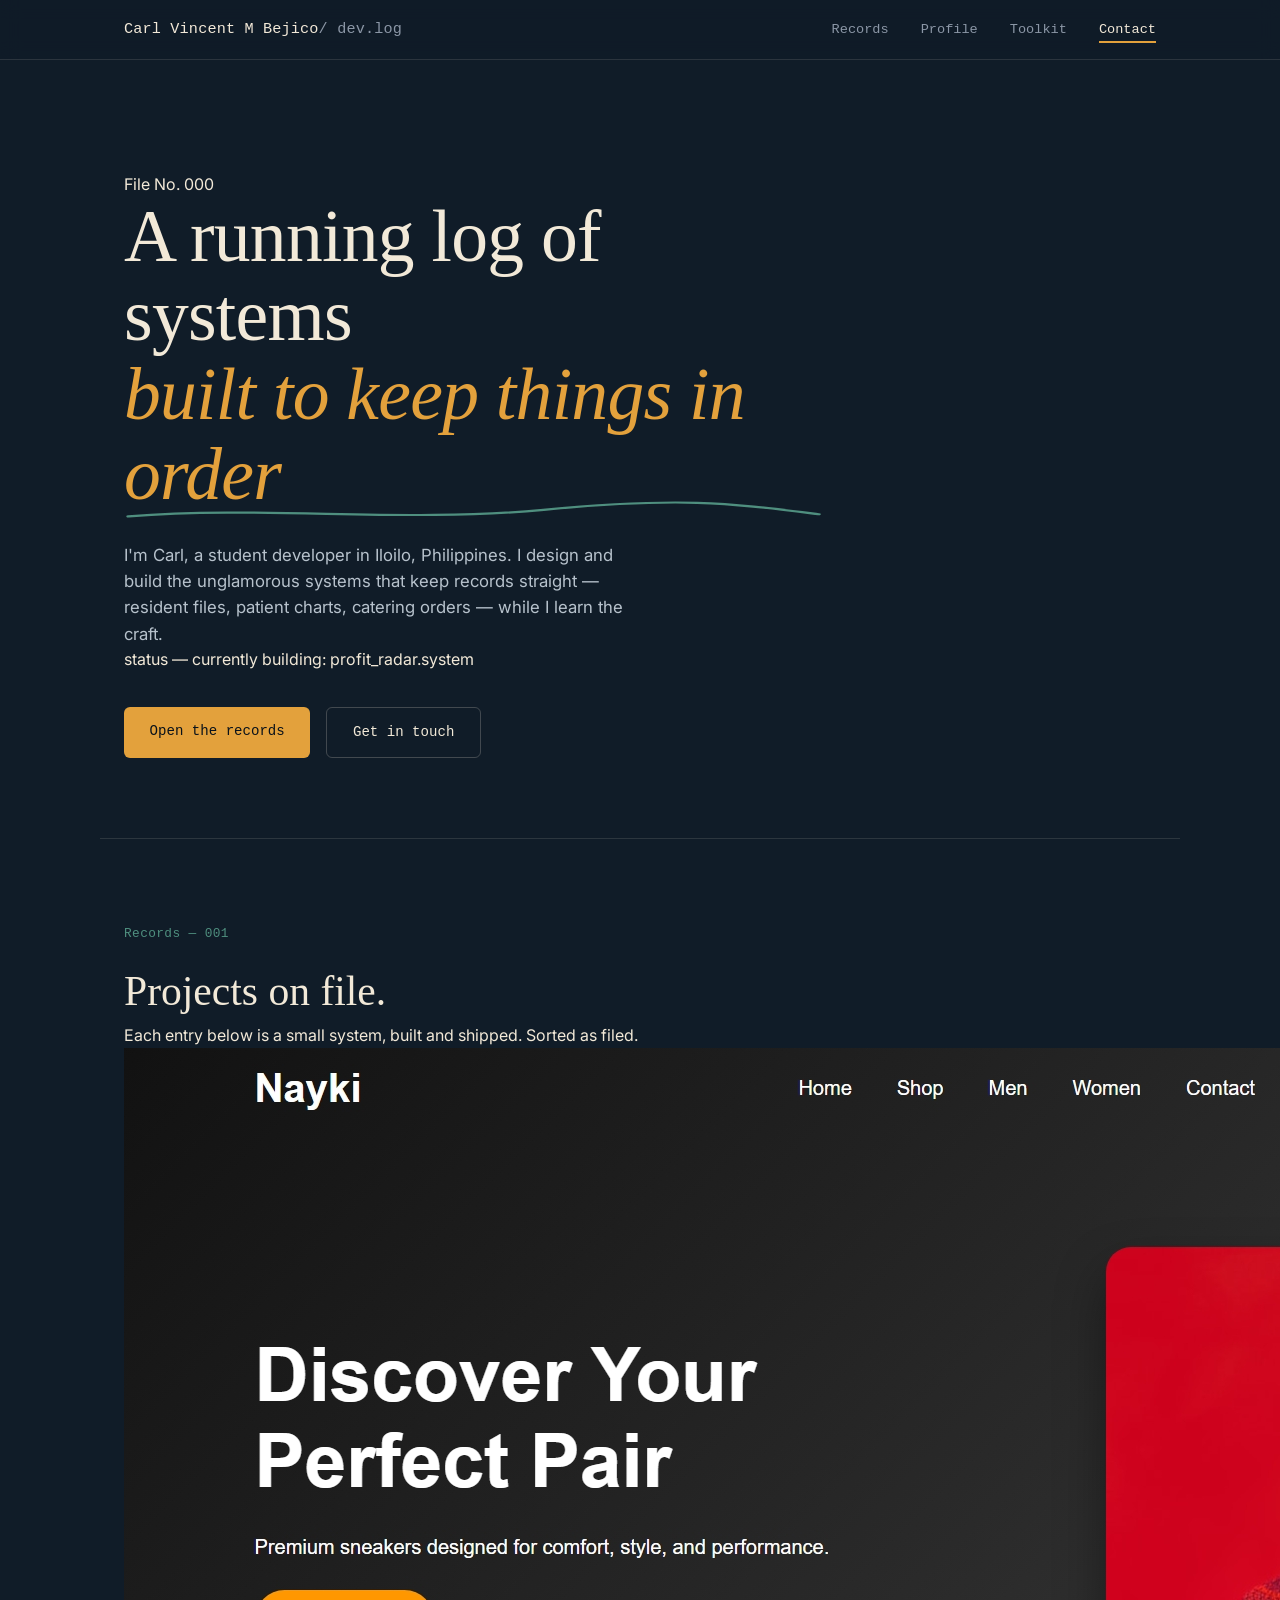
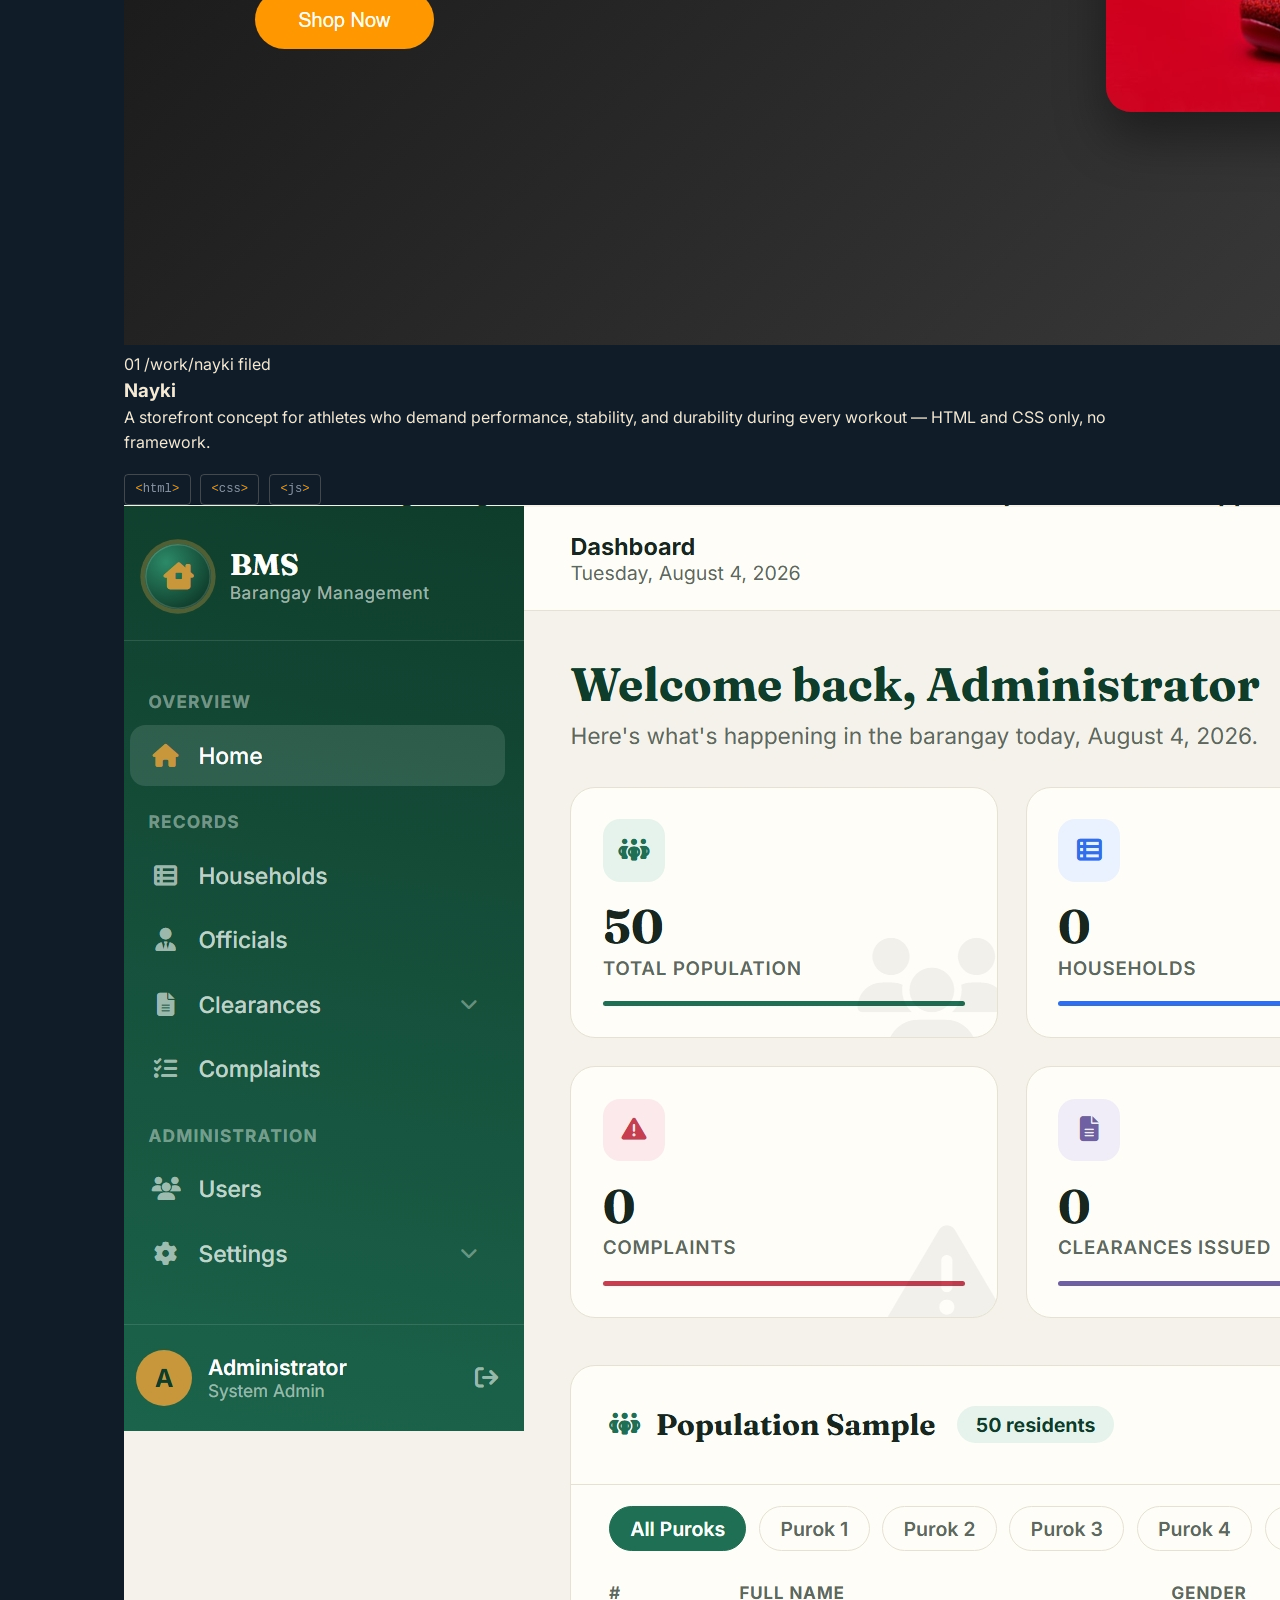
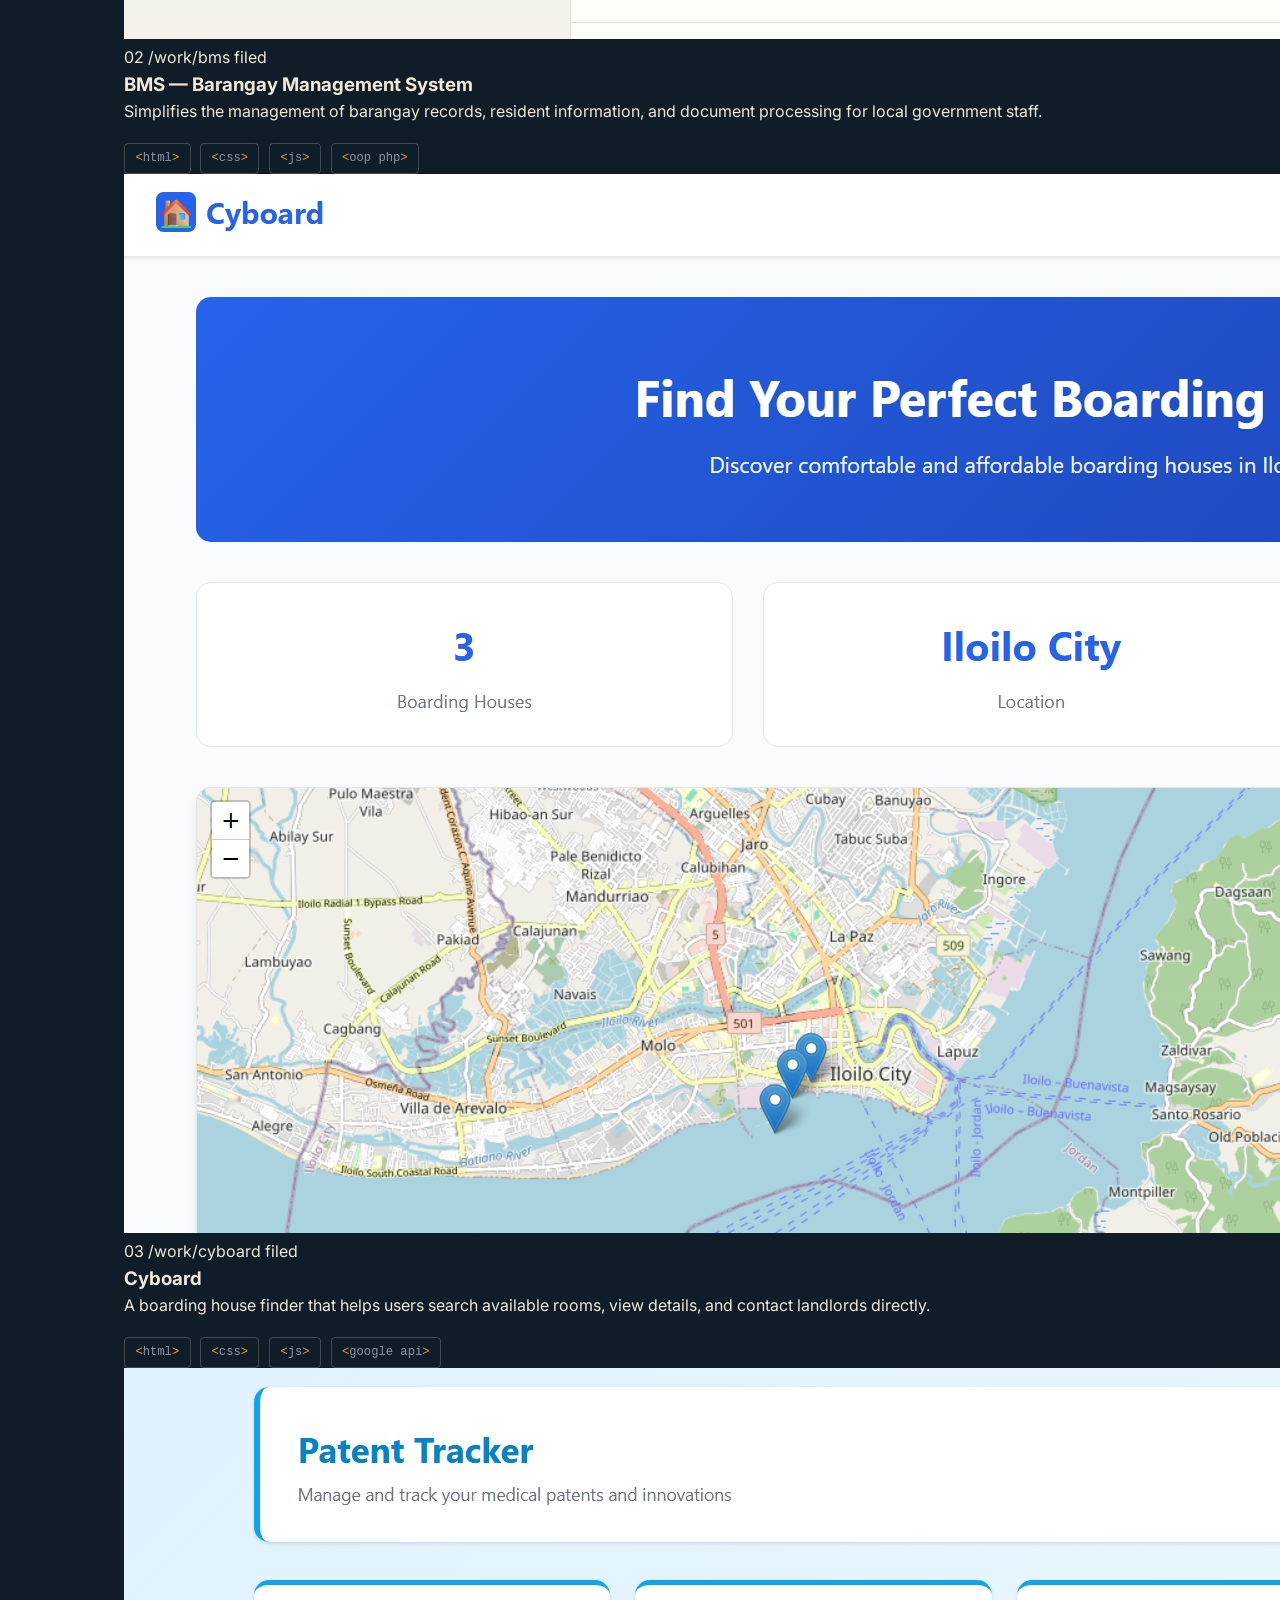
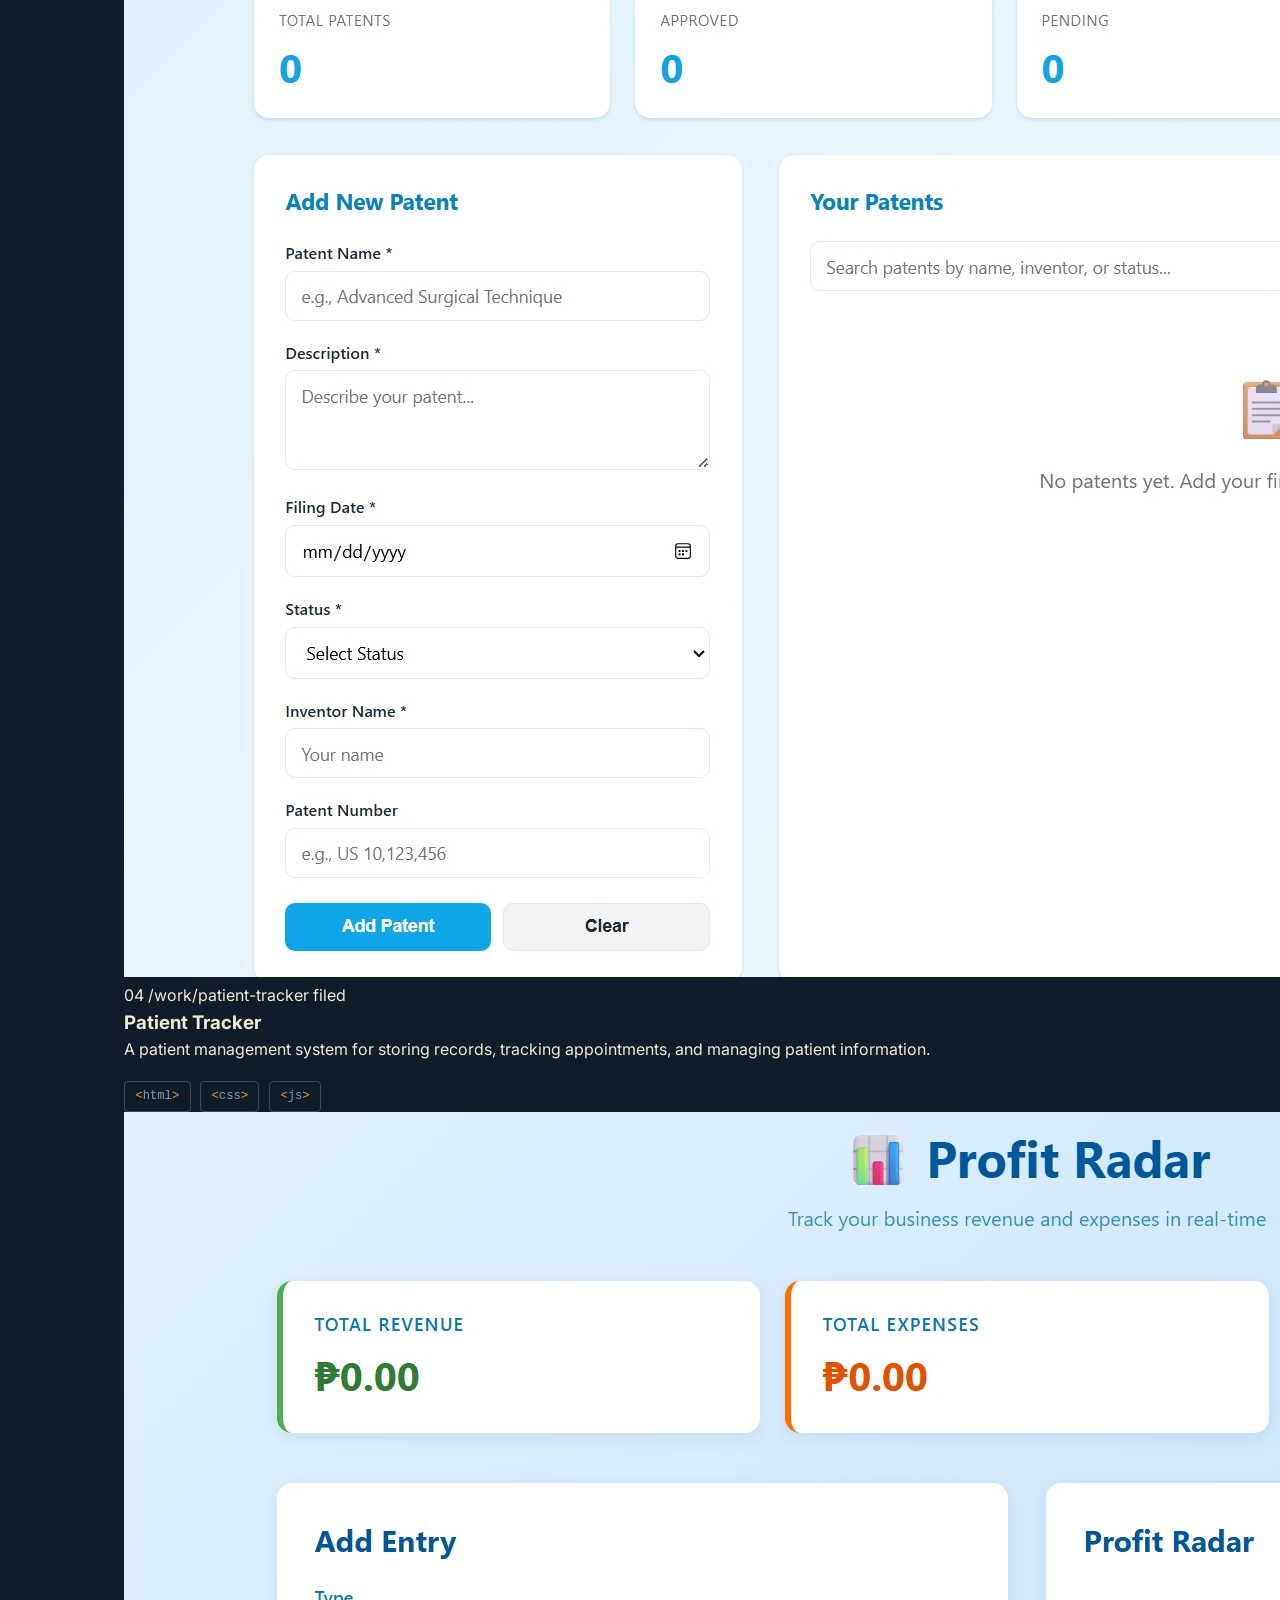
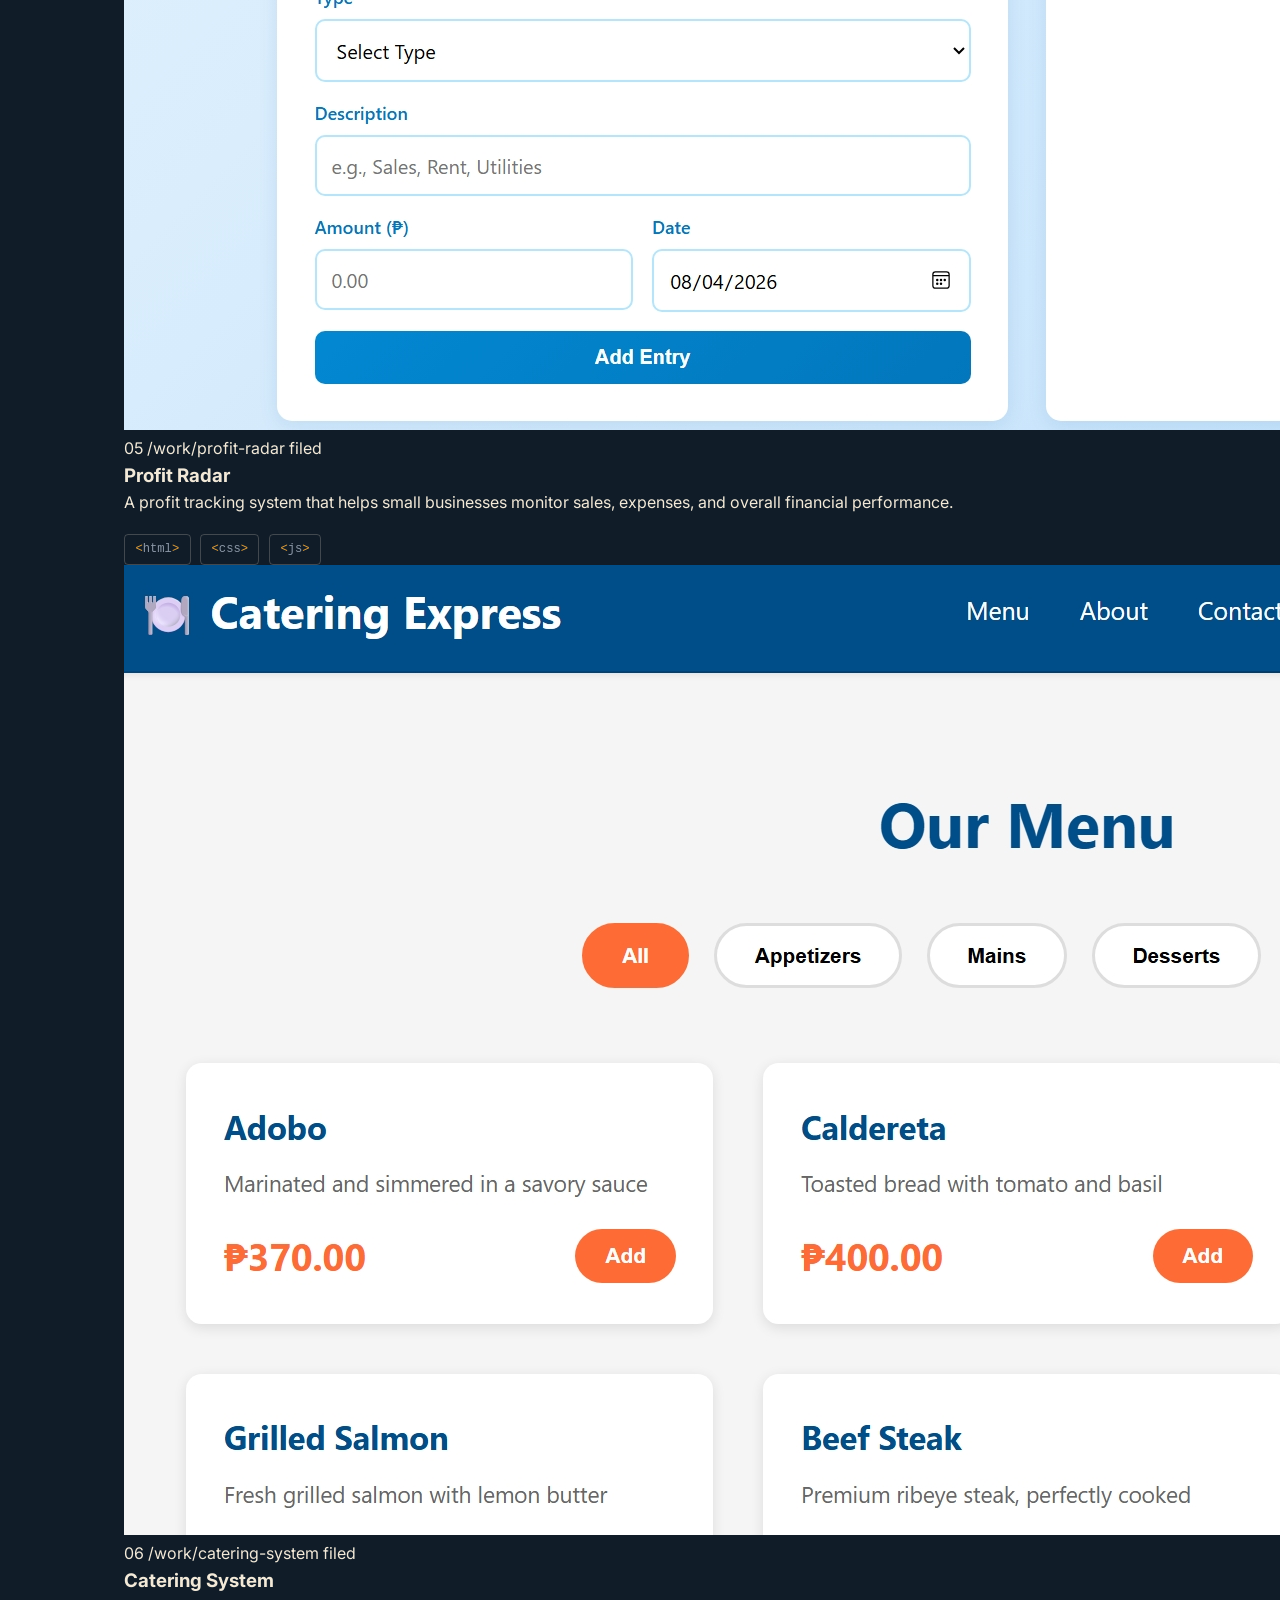
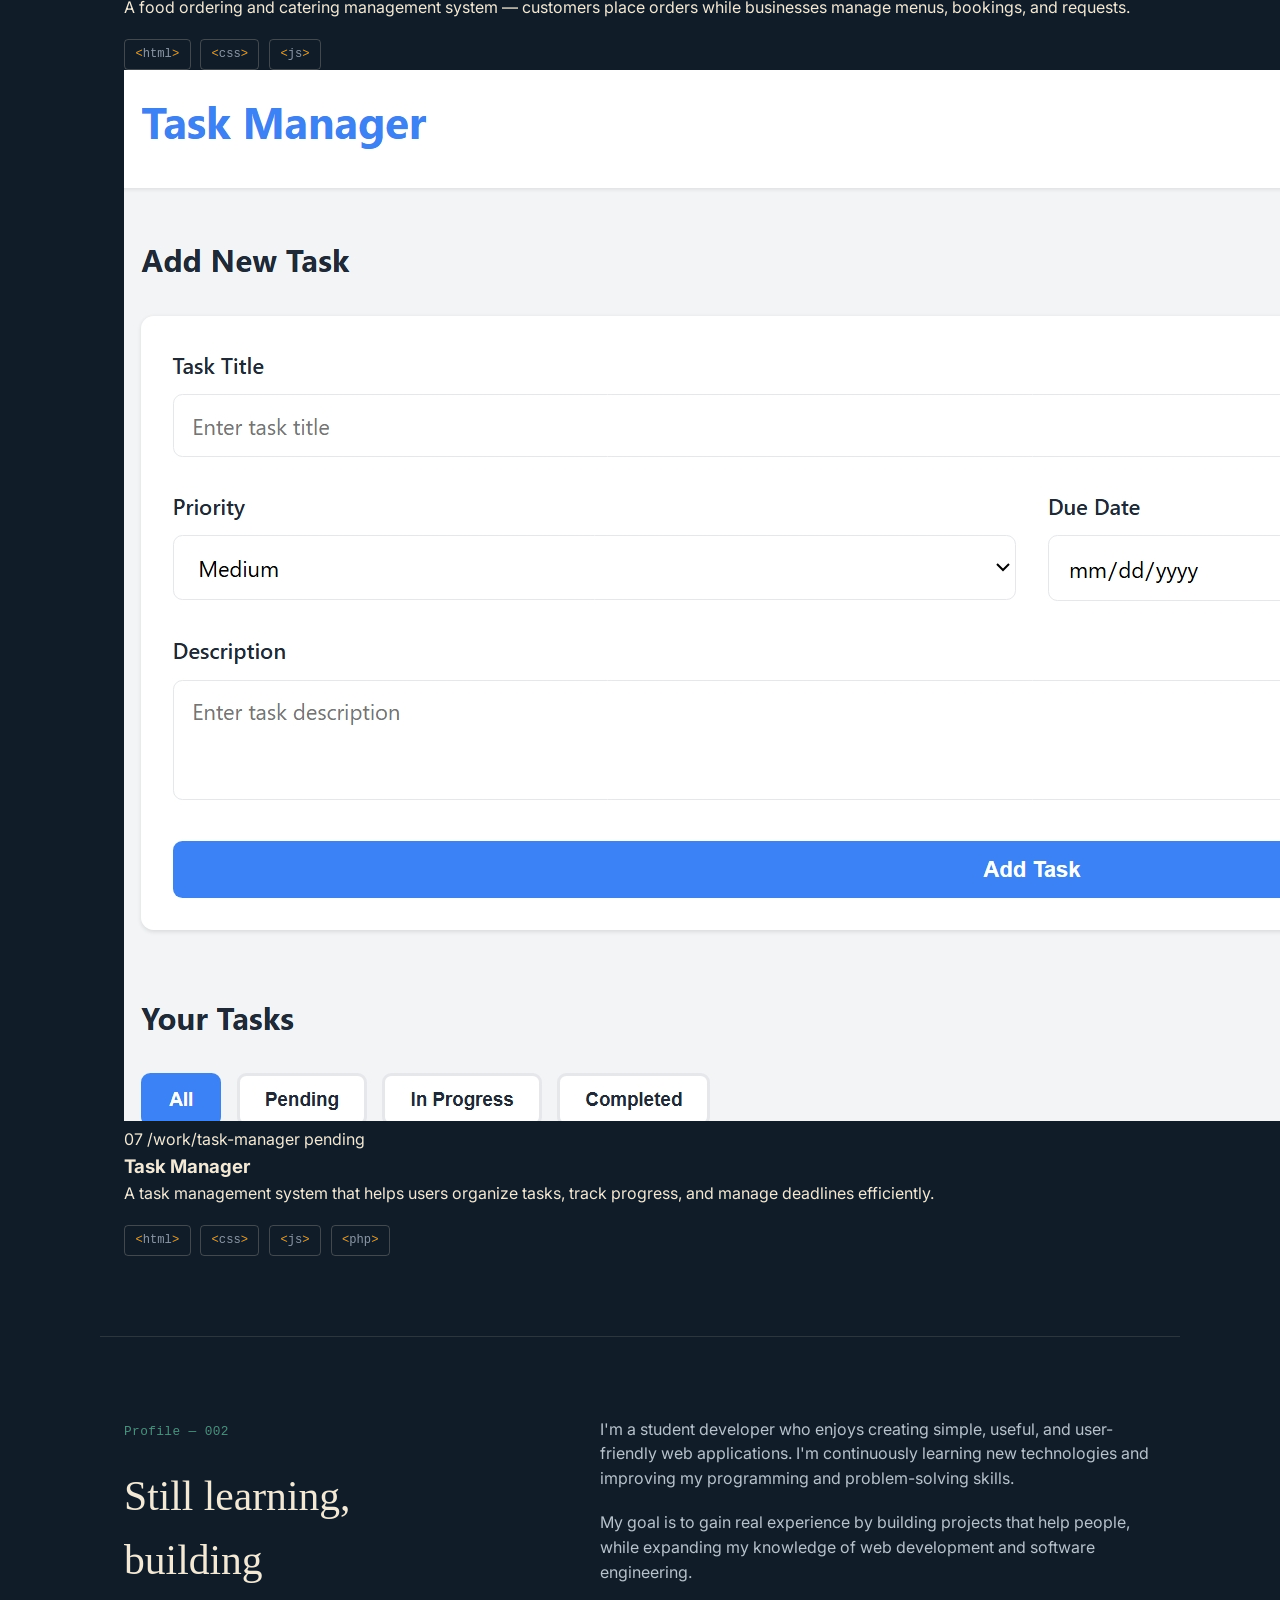
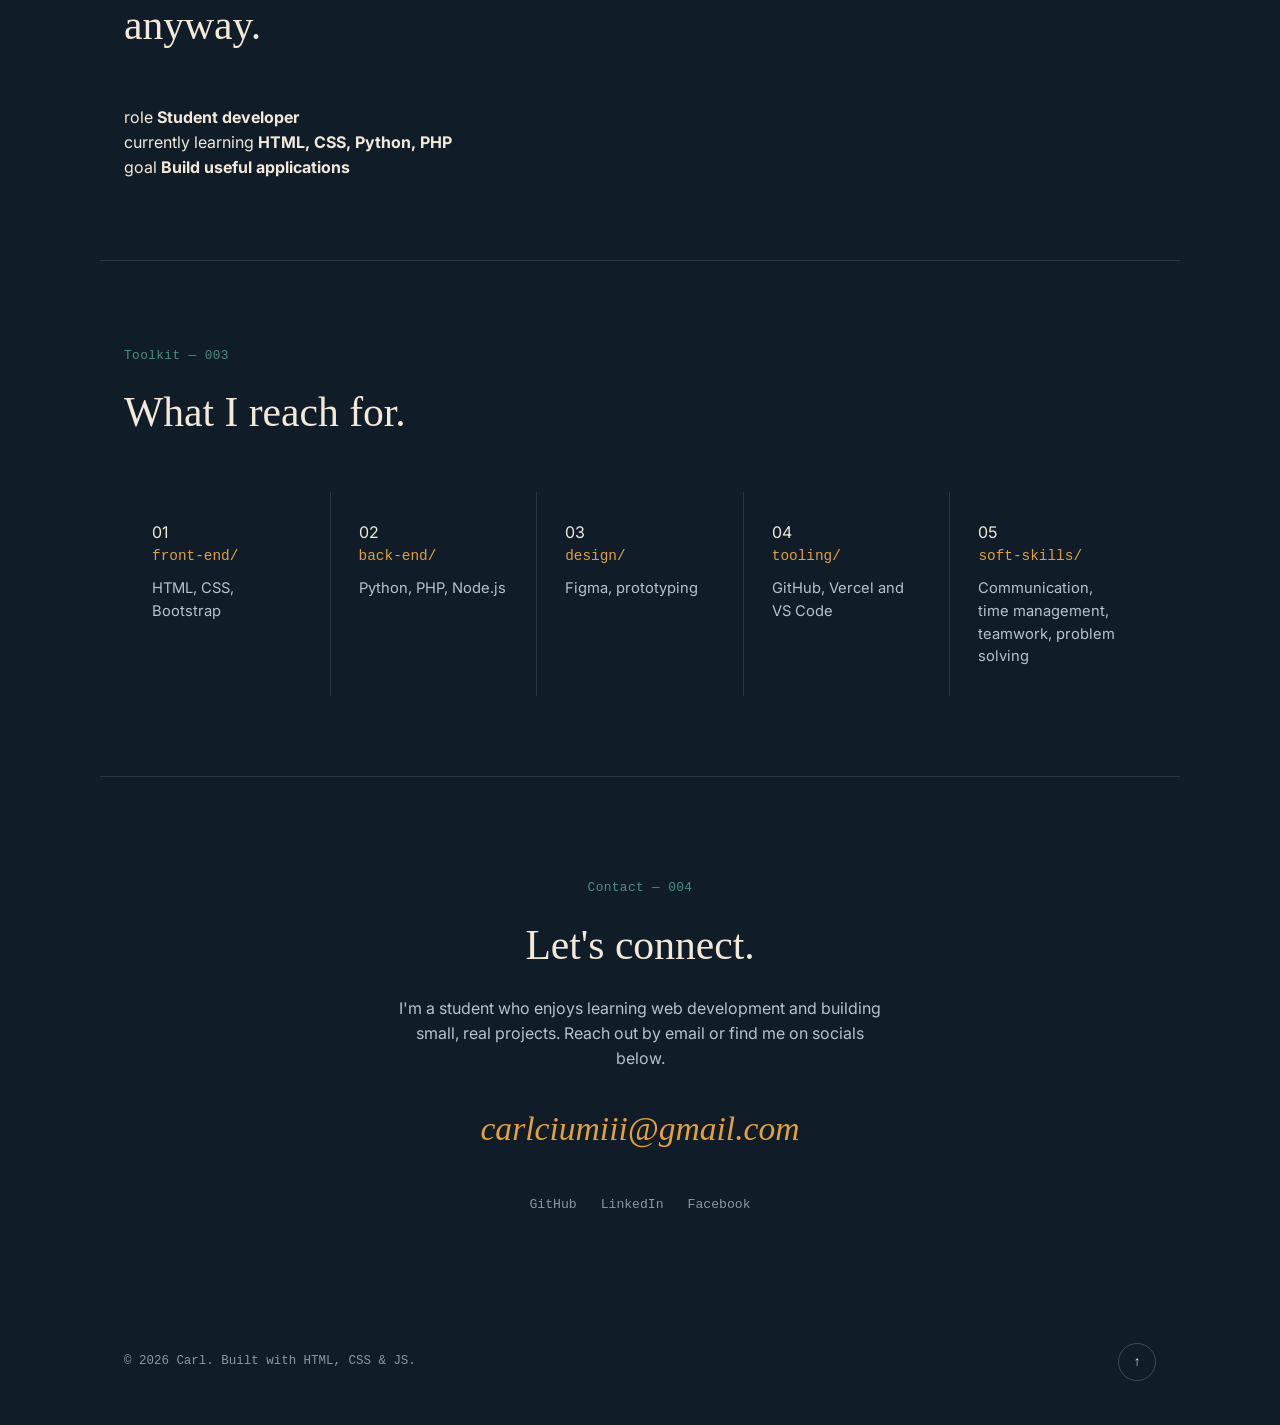
==== commit b6f5a729: "Update index.html" ====
--- a/index.html
+++ b/index.html
@@ -3,7 +3,7 @@
 <head>
 <meta charset="UTF-8">
 <meta name="viewport" content="width=device-width, initial-scale=1.0">
-<title>Kyle — Portfolio</title>
+<title>CVMB — Portfolio</title>
 <meta name="description" content="Kyle is a student developer in Iloilo, Philippines building small, useful web systems: barangay management, patient tracking, catering, and more.">
 <link rel="preconnect" href="https://fonts.googleapis.com">
 <link rel="preconnect" href="https://fonts.gstatic.com" crossorigin>
@@ -16,7 +16,7 @@
 
   <header class="nav-wrap">
     <nav class="nav">
-      <a href="#top" class="nav-mark">Kyle <span class="nav-mark-dim">/ dev.log</span></a>
+      <a href="#top" class="nav-mark">Carl Vincent M Bejico<span class="nav-mark-dim">/ dev.log</span></a>
       <button class="nav-toggle" id="navToggle" aria-label="Toggle menu" aria-expanded="false">
         <span></span><span></span><span></span>
       </button>
@@ -42,7 +42,7 @@
         <span class="hero-underline">built to keep things in order<svg class="scribble" viewBox="0 0 300 20" preserveAspectRatio="none" aria-hidden="true"><path d="M2 14 C 60 4, 120 20, 180 8 S 260 2, 298 12" fill="none" stroke-width="2" stroke-linecap="round"/></svg></span>
       </h1>
 
-      <p class="hero-sub">I'm Kyle, a student developer in Iloilo, Philippines. I design and build the unglamorous systems that keep records straight — resident files, patient charts, catering orders — while I learn the craft.</p>
+      <p class="hero-sub">I'm Carl, a student developer in Iloilo, Philippines. I design and build the unglamorous systems that keep records straight — resident files, patient charts, catering orders — while I learn the craft.</p>
 
       <div class="hero-ledger" role="status" aria-live="polite">
         <span class="ledger-mark">status —</span>
@@ -261,7 +261,7 @@
         <span class="section-tag">Contact — 004</span>
         <h2>Let's connect.</h2>
         <p>I'm a student who enjoys learning web development and building small, real projects. Reach out by email or find me on socials below.</p>
-        <a href="mailto:kyle@gmail.com" class="contact-email">kyle@gmail.com</a>
+        <a href="mailto:carlciumiii@gmail.com" class="contact-email">carlciumiii@gmail.com</a>
         <div class="socials">
           <a href="#">GitHub</a>
           <a href="#">LinkedIn</a>
@@ -272,7 +272,7 @@
   </main>
 
   <footer class="footer">
-    <p>© <span id="year"></span> Kyle. Built with HTML, CSS &amp; JS.</p>
+    <p>© <span id="year"></span> Carl. Built with HTML, CSS &amp; JS.</p>
     <button id="toTop" class="to-top" aria-label="Back to top">↑</button>
   </footer>
 
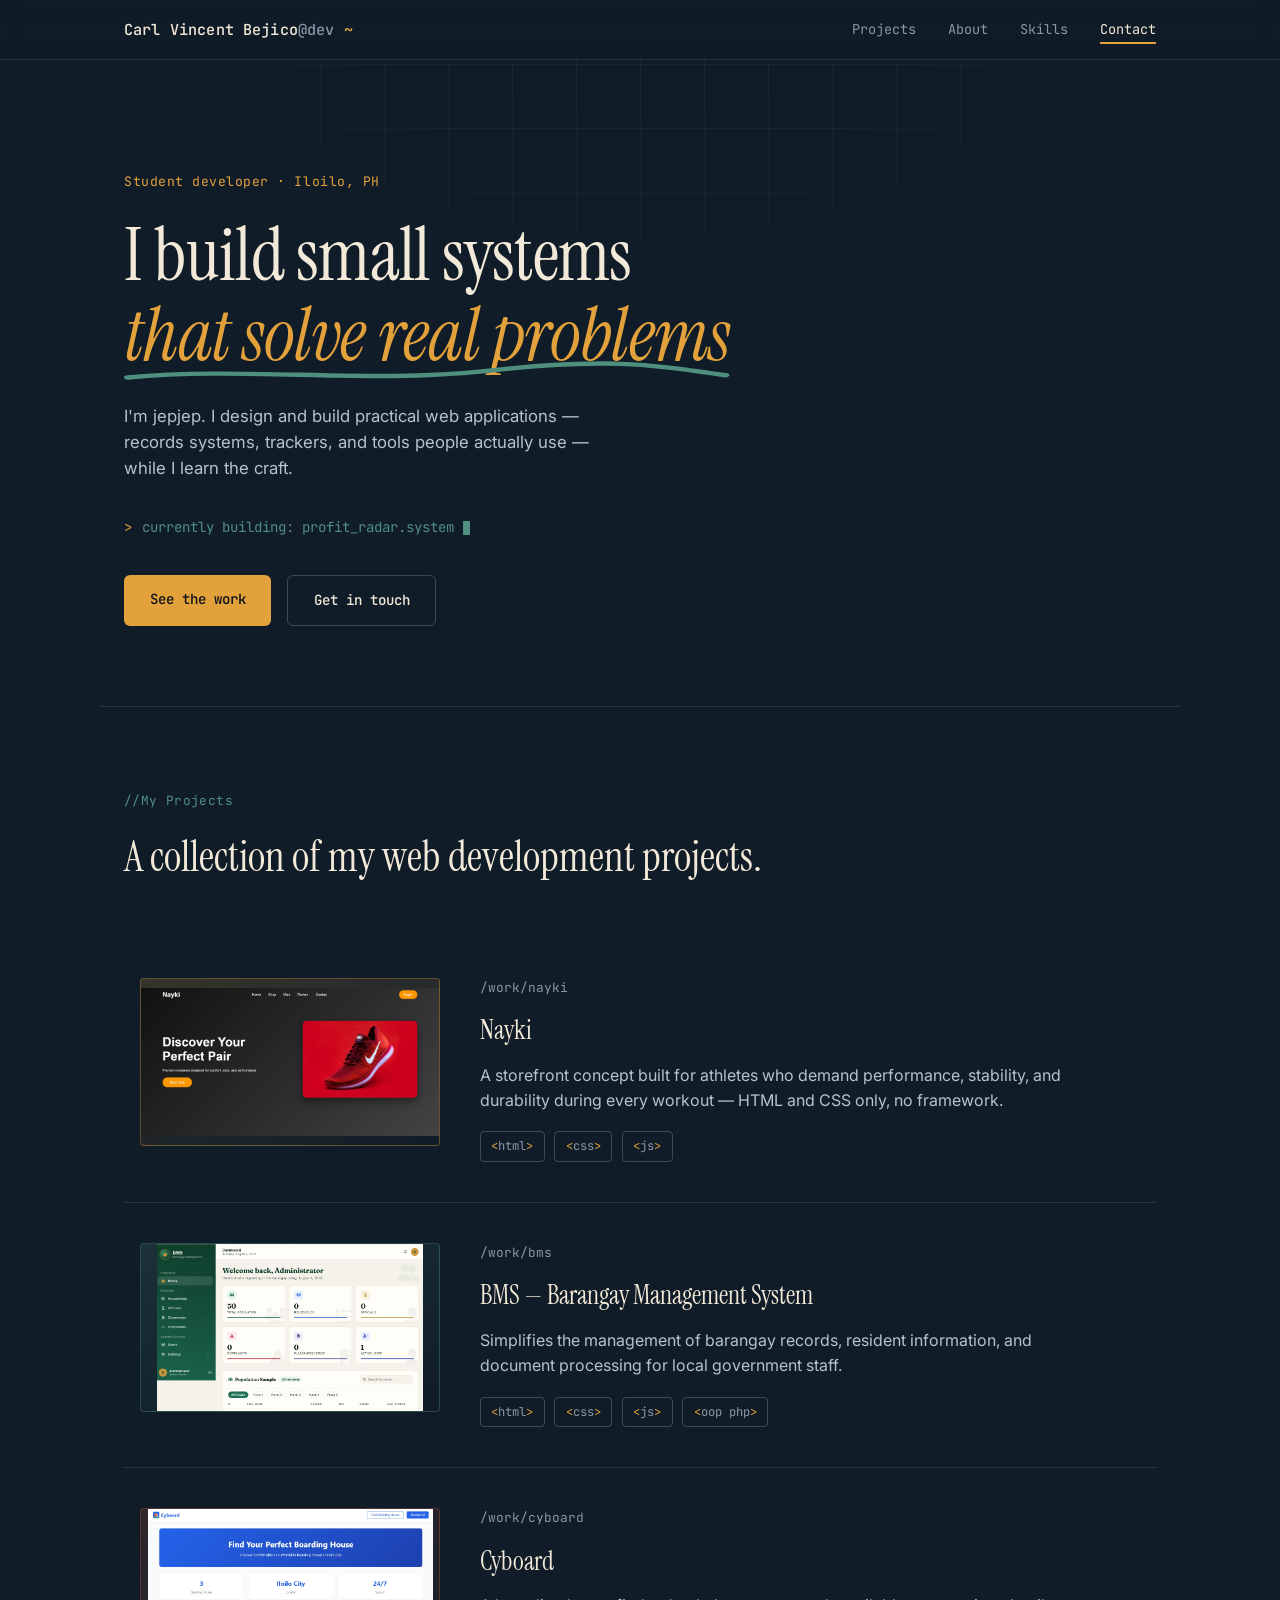
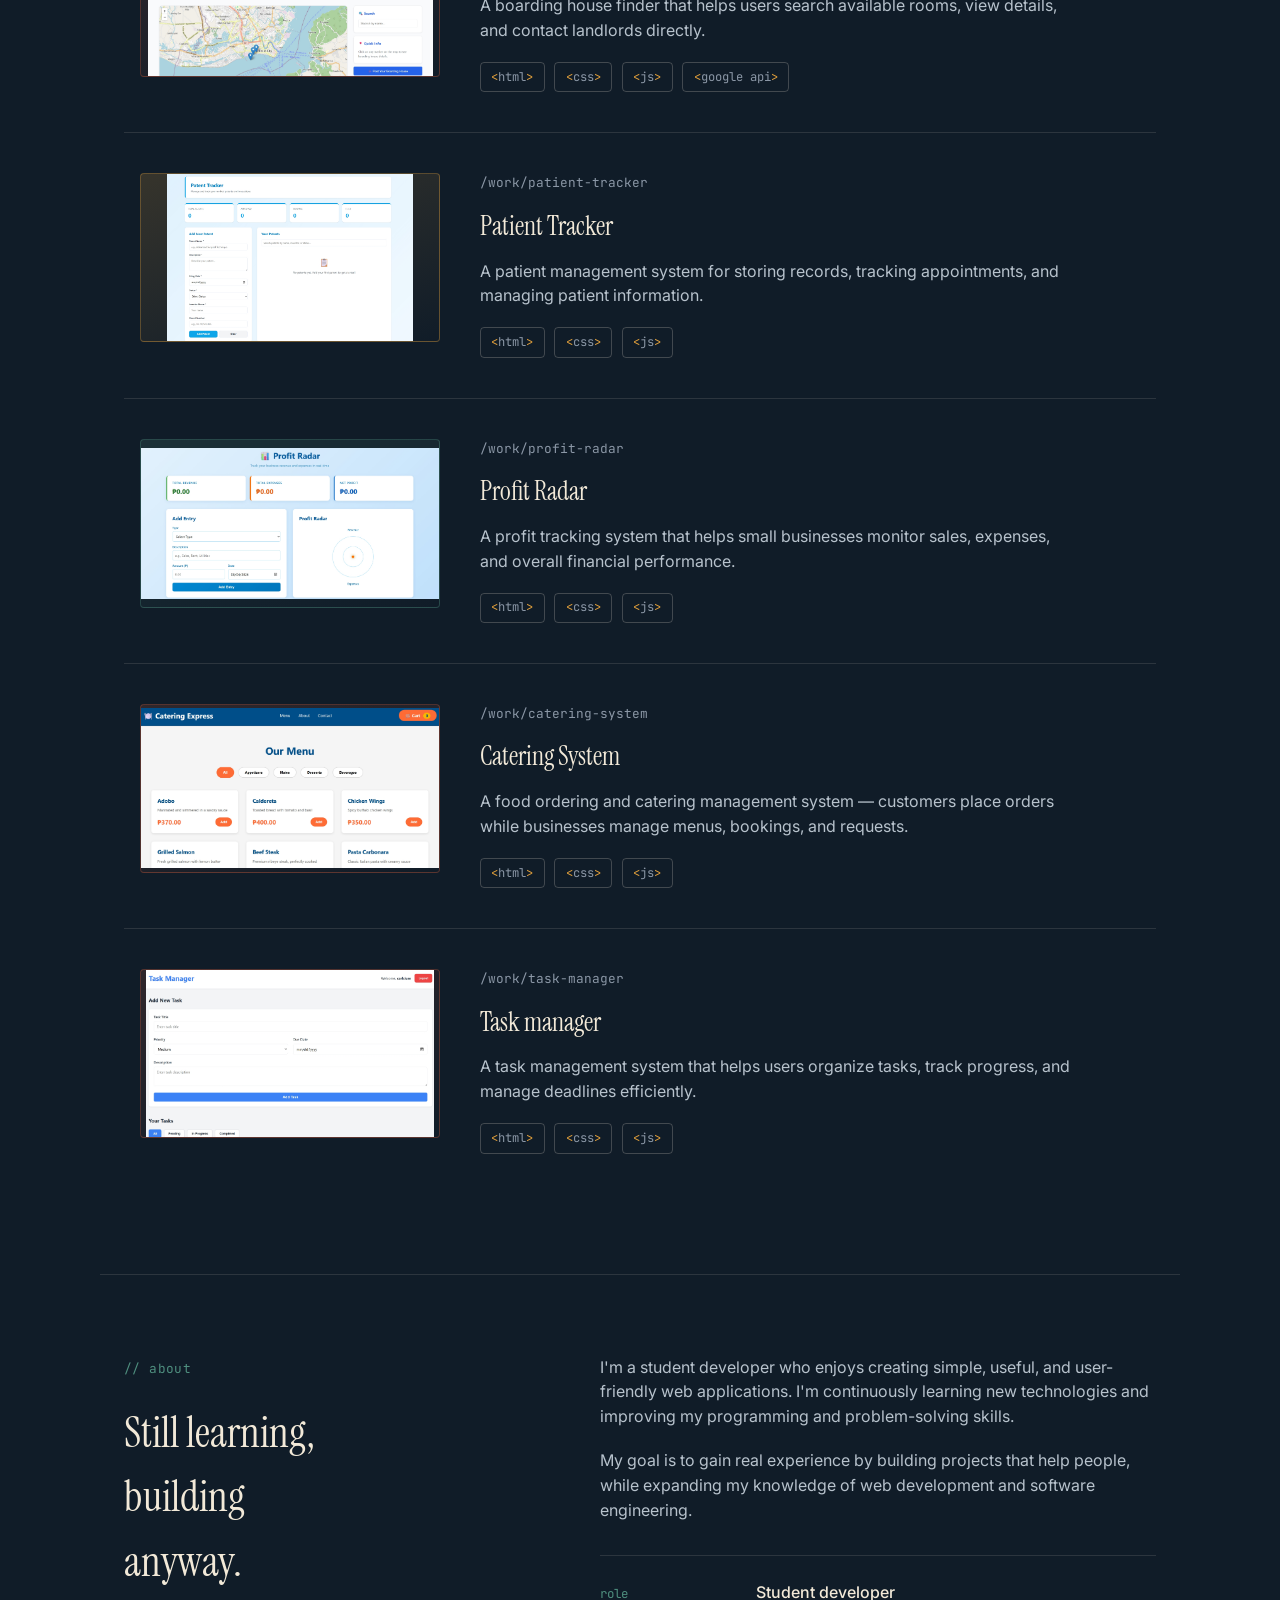
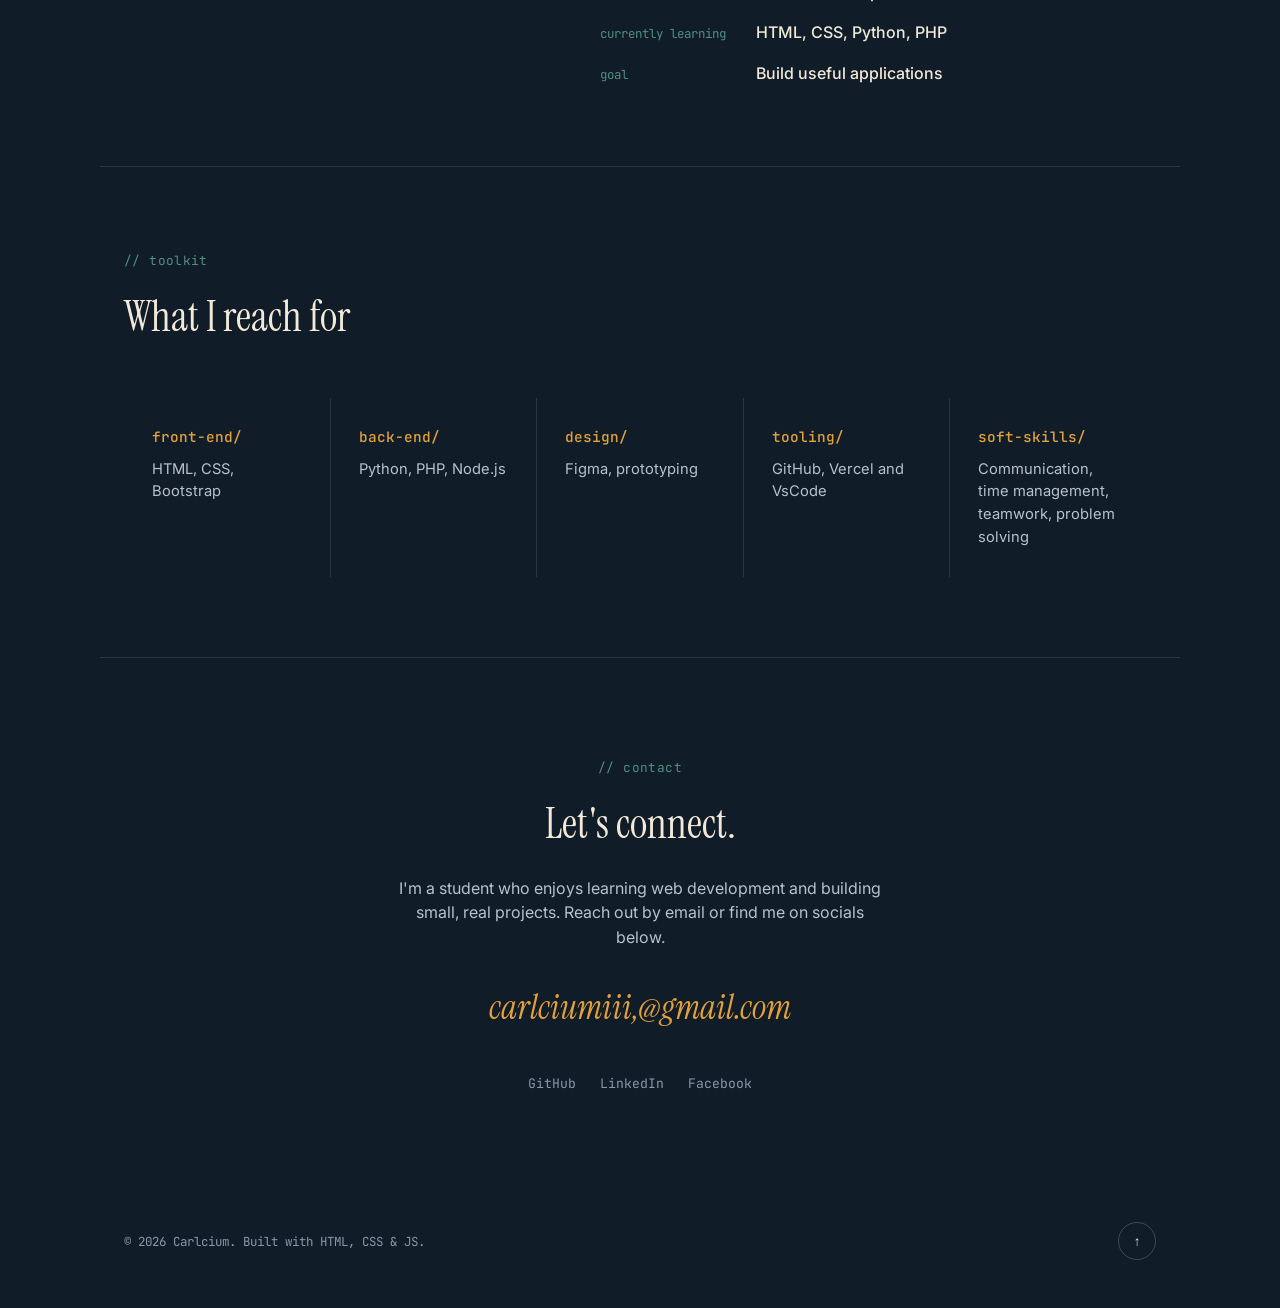
==== commit 0319359d: "Update index.html" ====
--- a/index.html
+++ b/index.html
@@ -3,27 +3,27 @@
 <head>
 <meta charset="UTF-8">
 <meta name="viewport" content="width=device-width, initial-scale=1.0">
-<title>CVMB — Portfolio</title>
-<meta name="description" content="Kyle is a student developer in Iloilo, Philippines building small, useful web systems: barangay management, patient tracking, catering, and more.">
+<title>CVMB Porfolio</title>
+<meta name="description" content="Carlium is a student developer in Iloilo, Philippines building small, useful web systems: barangay management, patient tracking, catering, and more.">
 <link rel="preconnect" href="https://fonts.googleapis.com">
 <link rel="preconnect" href="https://fonts.gstatic.com" crossorigin>
-<link href="https://fonts.googleapis.com/css2?family=Newsreader:ital,opsz,wght@0,6..72,400;0,6..72,500;1,6..72,400&family=IBM+Plex+Mono:wght@400;500;600&family=Inter:wght@400;500;600&display=swap" rel="stylesheet">
+<link href="https://fonts.googleapis.com/css2?family=Instrument+Serif:ital@0;1&family=JetBrains+Mono:wght@400;500;600&family=Inter:wght@400;500;600&display=swap" rel="stylesheet">
 <link rel="stylesheet" href="style.css">
 </head>
 <body>
 
-  <div class="paper-texture" aria-hidden="true"></div>
+  <div class="grid-texture" aria-hidden="true"></div>
 
   <header class="nav-wrap">
     <nav class="nav">
-      <a href="#top" class="nav-mark">Carl Vincent M Bejico<span class="nav-mark-dim">/ dev.log</span></a>
+      <a href="#top" class="nav-mark">Carl Vincent Bejico<span class="nav-mark-dim">@dev</span> <span class="cursor-static">~</span></a>
       <button class="nav-toggle" id="navToggle" aria-label="Toggle menu" aria-expanded="false">
         <span></span><span></span><span></span>
       </button>
       <ul class="nav-links" id="navLinks">
-        <li><a href="#work" data-nav>Records</a></li>
-        <li><a href="#about" data-nav>Profile</a></li>
-        <li><a href="#skills" data-nav>Toolkit</a></li>
+        <li><a href="#work" data-nav>Projects</a></li>
+        <li><a href="#about" data-nav>About</a></li>
+        <li><a href="#skills" data-nav>Skills</a></li>
         <li><a href="#contact" data-nav>Contact</a></li>
       </ul>
     </nav>
@@ -32,25 +32,20 @@
   <main>
     <!-- HERO -->
     <section class="hero" id="top">
-      <div class="hero-tag">
-        <span class="hero-tag-label">File No.</span>
-        <span class="hero-tag-num">000</span>
-      </div>
-
+      <p class="hero-eyebrow">Student developer · Iloilo, PH</p>
       <h1 class="hero-title">
-        A running log of systems
-        <span class="hero-underline">built to keep things in order<svg class="scribble" viewBox="0 0 300 20" preserveAspectRatio="none" aria-hidden="true"><path d="M2 14 C 60 4, 120 20, 180 8 S 260 2, 298 12" fill="none" stroke-width="2" stroke-linecap="round"/></svg></span>
+        I build small systems
+        <span class="hero-underline">that solve real problems<svg class="scribble" viewBox="0 0 300 20" preserveAspectRatio="none" aria-hidden="true"><path d="M2 14 C 60 4, 120 20, 180 8 S 260 2, 298 12" fill="none" stroke-width="4" stroke-linecap="round"/></svg></span>
       </h1>
-
-      <p class="hero-sub">I'm Carl, a student developer in Iloilo, Philippines. I design and build the unglamorous systems that keep records straight — resident files, patient charts, catering orders — while I learn the craft.</p>
-
-      <div class="hero-ledger" role="status" aria-live="polite">
-        <span class="ledger-mark">status —</span>
-        <span class="ledger-line" id="terminalLine"></span><span class="ledger-cursor" aria-hidden="true"></span>
+      <p class="hero-sub">I'm jepjep. I design and build practical web applications — records systems, trackers, and tools people actually use — while I learn the craft.</p>
+
+      <div class="terminal" role="status" aria-live="polite">
+        <span class="terminal-prompt">&gt;</span>
+        <span class="terminal-line" id="terminalLine"></span><span class="terminal-cursor" aria-hidden="true"></span>
       </div>
 
       <div class="hero-actions">
-        <a href="#work" class="btn btn-primary">Open the records</a>
+        <a href="#work" class="btn btn-primary">See the work</a>
         <a href="#contact" class="btn btn-ghost">Get in touch</a>
       </div>
     </section>
@@ -58,39 +53,34 @@
     <!-- WORK -->
     <section class="work" id="work">
       <div class="section-head reveal">
-        <span class="section-tag">Records — 001</span>
-        <h2>Projects on file.</h2>
-        <p class="section-desc">Each entry below is a small system, built and shipped. Sorted as filed.</p>
-      </div>
-
-      <div class="record-list">
-        <a class="record reveal" href="nayki/index.html">
-          <div class="record-visual">
+        <span class="section-tag">//My Projects</span>
+        <h2>A collection of my web development projects.</h2>
+      </div>
+
+      <div class="project-list">
+        <a class="project reveal" href="nayki/index.html">
+          <div class="project-visual" style="--tint:#e3a13c;">
             <img src="img/firstproject.jpeg" alt="Nayki athletic gear website screenshot" loading="lazy">
           </div>
-          <div class="record-body">
-            <div class="record-head">
-              <span class="record-no">01</span>
-              <span class="record-path">/work/nayki</span>
-              <span class="record-stamp">filed</span>
+          <div class="project-info">
+            <div class="project-meta">
+              <span class="project-path">/work/nayki</span>
             </div>
             <h3>Nayki</h3>
-            <p>A storefront concept for athletes who demand performance, stability, and durability during every workout — HTML and CSS only, no framework.</p>
-            <ul class="tag-list">
-              <li>html</li><li>css</li><li>js</li>
-            </ul>
-          </div>
-        </a>
-
-        <a class="record reveal" href="brgy/admin/login.php">
-          <div class="record-visual">
+            <p>A storefront concept built for athletes who demand performance, stability, and durability during every workout — HTML and CSS only, no framework.</p>
+            <ul class="tag-list">
+              <li>html</li><li>css</li><li>js</li>
+            </ul>
+          </div>
+        </a>
+
+        <a class="project reveal" href="brgy/admin/login.php">
+          <div class="project-visual" style="--tint:#4f8f7f;">
             <img src="img/bms.jpeg" alt="Barangay Management System screenshot" loading="lazy">
           </div>
-          <div class="record-body">
-            <div class="record-head">
-              <span class="record-no">02</span>
-              <span class="record-path">/work/bms</span>
-              <span class="record-stamp">filed</span>
+          <div class="project-info">
+            <div class="project-meta">
+              <span class="project-path">/work/bms</span>
             </div>
             <h3>BMS — Barangay Management System</h3>
             <p>Simplifies the management of barangay records, resident information, and document processing for local government staff.</p>
@@ -100,15 +90,13 @@
           </div>
         </a>
 
-        <a class="record reveal" href="cyboard/index.html">
-          <div class="record-visual">
+        <a class="project reveal" href="cyboard/index.html">
+          <div class="project-visual" style="--tint:#c1573a;">
             <img src="img/cyboard.jpeg" alt="Cyboard boarding house finder screenshot" loading="lazy">
           </div>
-          <div class="record-body">
-            <div class="record-head">
-              <span class="record-no">03</span>
-              <span class="record-path">/work/cyboard</span>
-              <span class="record-stamp">filed</span>
+          <div class="project-info">
+            <div class="project-meta">
+              <span class="project-path">/work/cyboard</span>
             </div>
             <h3>Cyboard</h3>
             <p>A boarding house finder that helps users search available rooms, view details, and contact landlords directly.</p>
@@ -118,15 +106,13 @@
           </div>
         </a>
 
-        <a class="record reveal" href="patienttracker/index.html">
-          <div class="record-visual">
+        <a class="project reveal" href="patienttracker/index.html">
+          <div class="project-visual" style="--tint:#e3a13c;">
             <img src="img/patient_tracker.jpeg" alt="Patient Tracker system screenshot" loading="lazy">
           </div>
-          <div class="record-body">
-            <div class="record-head">
-              <span class="record-no">04</span>
-              <span class="record-path">/work/patient-tracker</span>
-              <span class="record-stamp">filed</span>
+          <div class="project-info">
+            <div class="project-meta">
+              <span class="project-path">/work/patient-tracker</span>
             </div>
             <h3>Patient Tracker</h3>
             <p>A patient management system for storing records, tracking appointments, and managing patient information.</p>
@@ -136,15 +122,13 @@
           </div>
         </a>
 
-        <a class="record reveal" href="profitt/index.html">
-          <div class="record-visual">
+        <a class="project reveal" href="profitt/index.html">
+          <div class="project-visual" style="--tint:#4f8f7f;">
             <img src="img/profit_radar.jpeg" alt="Profit Radar tracking dashboard screenshot" loading="lazy">
           </div>
-          <div class="record-body">
-            <div class="record-head">
-              <span class="record-no">05</span>
-              <span class="record-path">/work/profit-radar</span>
-              <span class="record-stamp">filed</span>
+          <div class="project-info">
+            <div class="project-meta">
+              <span class="project-path">/work/profit-radar</span>
             </div>
             <h3>Profit Radar</h3>
             <p>A profit tracking system that helps small businesses monitor sales, expenses, and overall financial performance.</p>
@@ -154,15 +138,13 @@
           </div>
         </a>
 
-        <a class="record reveal" href="cater/index.html">
-          <div class="record-visual">
+        <a class="project reveal" href="cater/index.html">
+          <div class="project-visual" style="--tint:#c1573a;">
             <img src="img/cater.jpeg" alt="Catering system screenshot" loading="lazy">
           </div>
-          <div class="record-body">
-            <div class="record-head">
-              <span class="record-no">06</span>
-              <span class="record-path">/work/catering-system</span>
-              <span class="record-stamp">filed</span>
+          <div class="project-info">
+            <div class="project-meta">
+              <span class="project-path">/work/catering-system</span>
             </div>
             <h3>Catering System</h3>
             <p>A food ordering and catering management system — customers place orders while businesses manage menus, bookings, and requests.</p>
@@ -172,20 +154,18 @@
           </div>
         </a>
 
-        <a class="record reveal" href="taskmanager/task-manager-php/login.php">
-          <div class="record-visual">
+        <a class="project reveal" href="taskmanager/task-manager-php/index.php">
+          <div class="project-visual" style="--tint:#c1573a;">
             <img src="img/taskmanager.jpeg" alt="Task manager screenshot" loading="lazy">
           </div>
-          <div class="record-body">
-            <div class="record-head">
-              <span class="record-no">07</span>
-              <span class="record-path">/work/task-manager</span>
-              <span class="record-stamp record-stamp-pending">pending</span>
-            </div>
-            <h3>Task Manager</h3>
+          <div class="project-info">
+            <div class="project-meta">
+              <span class="project-path">/work/task-manager</span>
+            </div>
+            <h3>Task manager</h3>
             <p>A task management system that helps users organize tasks, track progress, and manage deadlines efficiently.</p>
             <ul class="tag-list">
-              <li>html</li><li>css</li><li>js</li><li>php</li>
+              <li>html</li><li>css</li><li>js</li>
             </ul>
           </div>
         </a>
@@ -195,26 +175,17 @@
     <!-- ABOUT -->
     <section class="about" id="about">
       <div class="about-grid">
-        <div class="about-head reveal">
-          <span class="section-tag">Profile — 002</span>
+        <div class="reveal">
+          <span class="section-tag">// about</span>
           <h2>Still learning, building anyway.</h2>
         </div>
         <div class="about-copy reveal">
           <p>I'm a student developer who enjoys creating simple, useful, and user-friendly web applications. I'm continuously learning new technologies and improving my programming and problem-solving skills.</p>
           <p>My goal is to gain real experience by building projects that help people, while expanding my knowledge of web development and software engineering.</p>
-        </div>
-        <div class="about-card reveal">
-          <div class="about-card-row">
-            <span>role</span>
-            <strong>Student developer</strong>
-          </div>
-          <div class="about-card-row">
-            <span>currently learning</span>
-            <strong>HTML, CSS, Python, PHP</strong>
-          </div>
-          <div class="about-card-row">
-            <span>goal</span>
-            <strong>Build useful applications</strong>
+          <div class="about-facts">
+            <div><span>role</span><strong>Student developer</strong></div>
+            <div><span>currently learning</span><strong>HTML, CSS, Python, PHP</strong></div>
+            <div><span>goal</span><strong>Build useful applications</strong></div>
           </div>
         </div>
       </div>
@@ -223,32 +194,27 @@
     <!-- SKILLS -->
     <section class="skills" id="skills">
       <div class="section-head reveal">
-        <span class="section-tag">Toolkit — 003</span>
-        <h2>What I reach for.</h2>
-      </div>
-      <div class="skills-grid">
-        <div class="skill-group reveal">
-          <span class="skill-no">01</span>
+        <span class="section-tag">// toolkit</span>
+        <h2>What I reach for</h2>
+      </div>
+      <div class="skills-grid reveal">
+        <div class="skill-group">
           <h4>front-end/</h4>
           <p>HTML, CSS, Bootstrap</p>
         </div>
-        <div class="skill-group reveal">
-          <span class="skill-no">02</span>
+        <div class="skill-group">
           <h4>back-end/</h4>
           <p>Python, PHP, Node.js</p>
         </div>
-        <div class="skill-group reveal">
-          <span class="skill-no">03</span>
+        <div class="skill-group">
           <h4>design/</h4>
           <p>Figma, prototyping</p>
         </div>
-        <div class="skill-group reveal">
-          <span class="skill-no">04</span>
+        <div class="skill-group">
           <h4>tooling/</h4>
-          <p>GitHub, Vercel and VS Code</p>
-        </div>
-        <div class="skill-group reveal">
-          <span class="skill-no">05</span>
+          <p>GitHub, Vercel and VsCode</p>
+        </div>
+        <div class="skill-group">
           <h4>soft-skills/</h4>
           <p>Communication, time management, teamwork, problem solving</p>
         </div>
@@ -258,10 +224,10 @@
     <!-- CONTACT -->
     <section class="contact" id="contact">
       <div class="contact-inner reveal">
-        <span class="section-tag">Contact — 004</span>
+        <span class="section-tag">// contact</span>
         <h2>Let's connect.</h2>
         <p>I'm a student who enjoys learning web development and building small, real projects. Reach out by email or find me on socials below.</p>
-        <a href="mailto:carlciumiii@gmail.com" class="contact-email">carlciumiii@gmail.com</a>
+        <a href="carlciumiii@gmail.com" class="contact-email">carlciumiii,@gmail.com</a>
         <div class="socials">
           <a href="#">GitHub</a>
           <a href="#">LinkedIn</a>
@@ -272,7 +238,7 @@
   </main>
 
   <footer class="footer">
-    <p>© <span id="year"></span> Carl. Built with HTML, CSS &amp; JS.</p>
+    <p>© <span id="year"></span> Carlcium. Built with HTML, CSS &amp; JS.</p>
     <button id="toTop" class="to-top" aria-label="Back to top">↑</button>
   </footer>
 
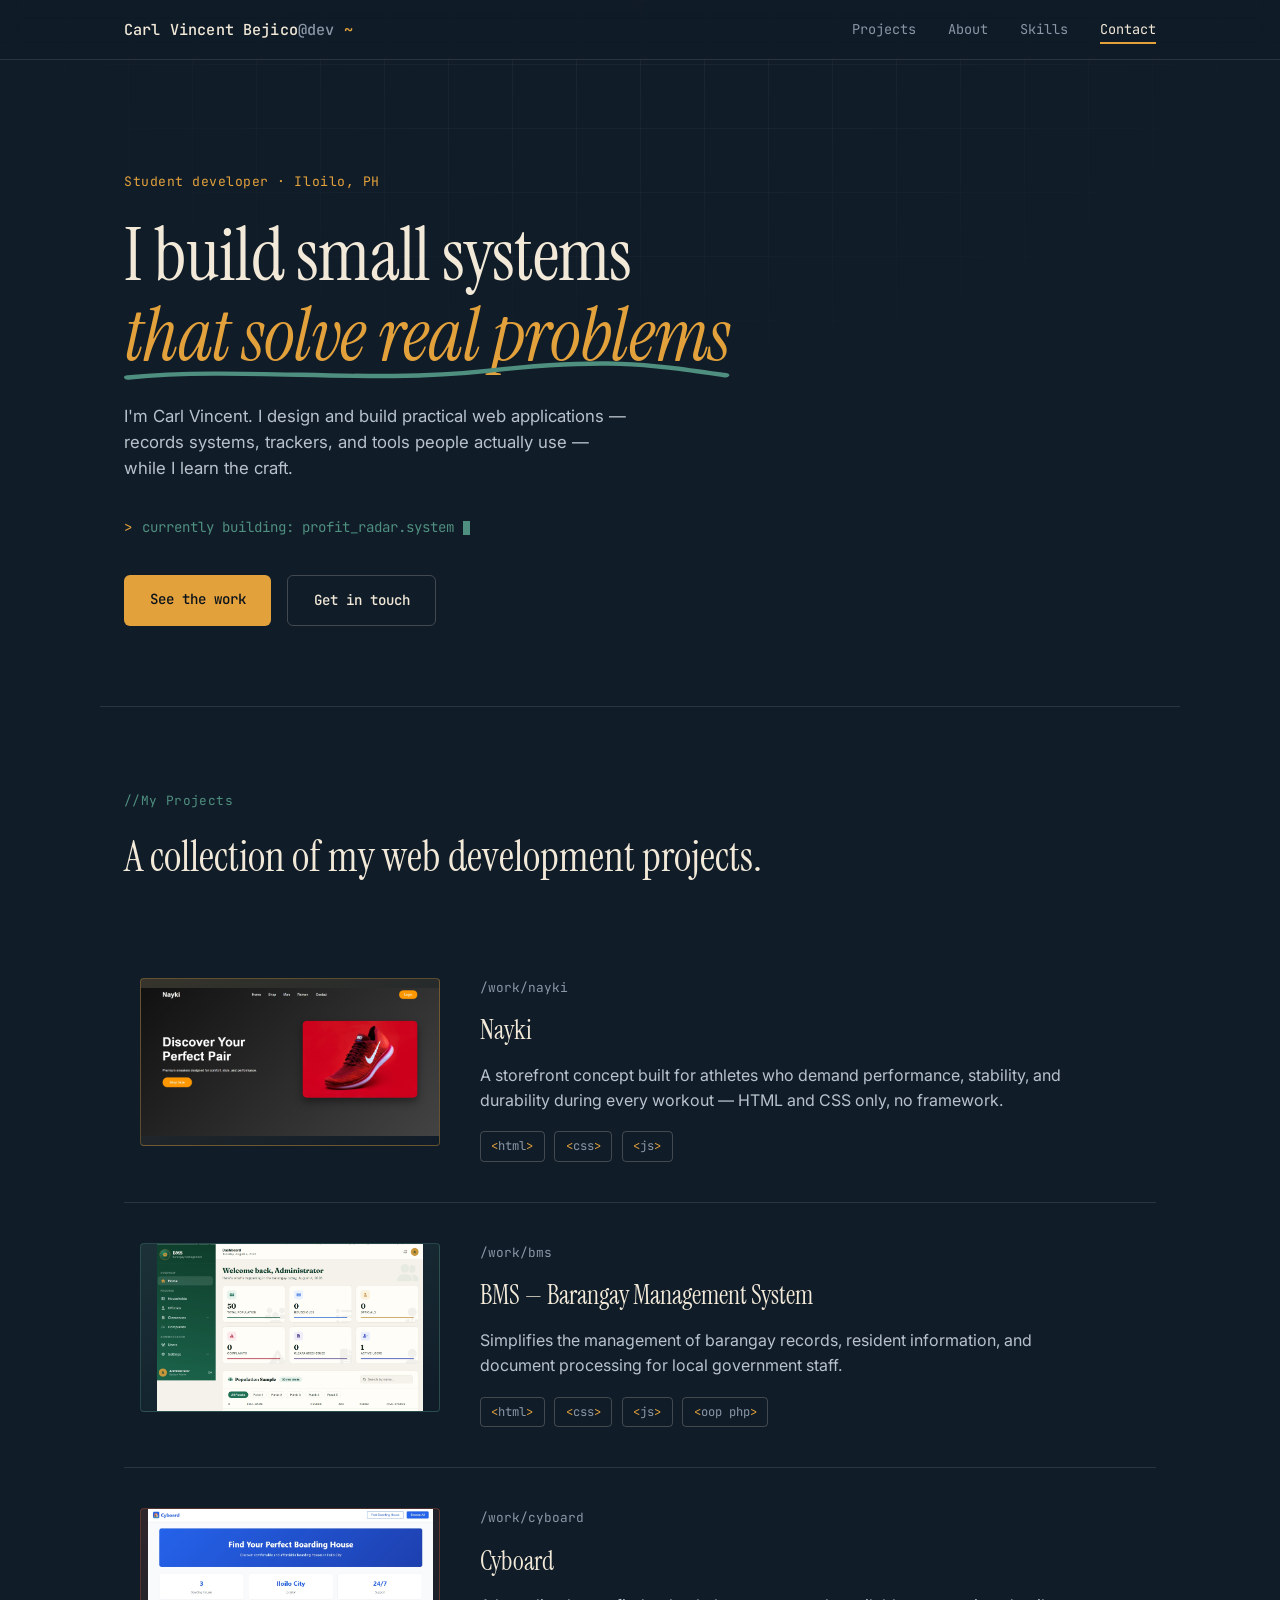
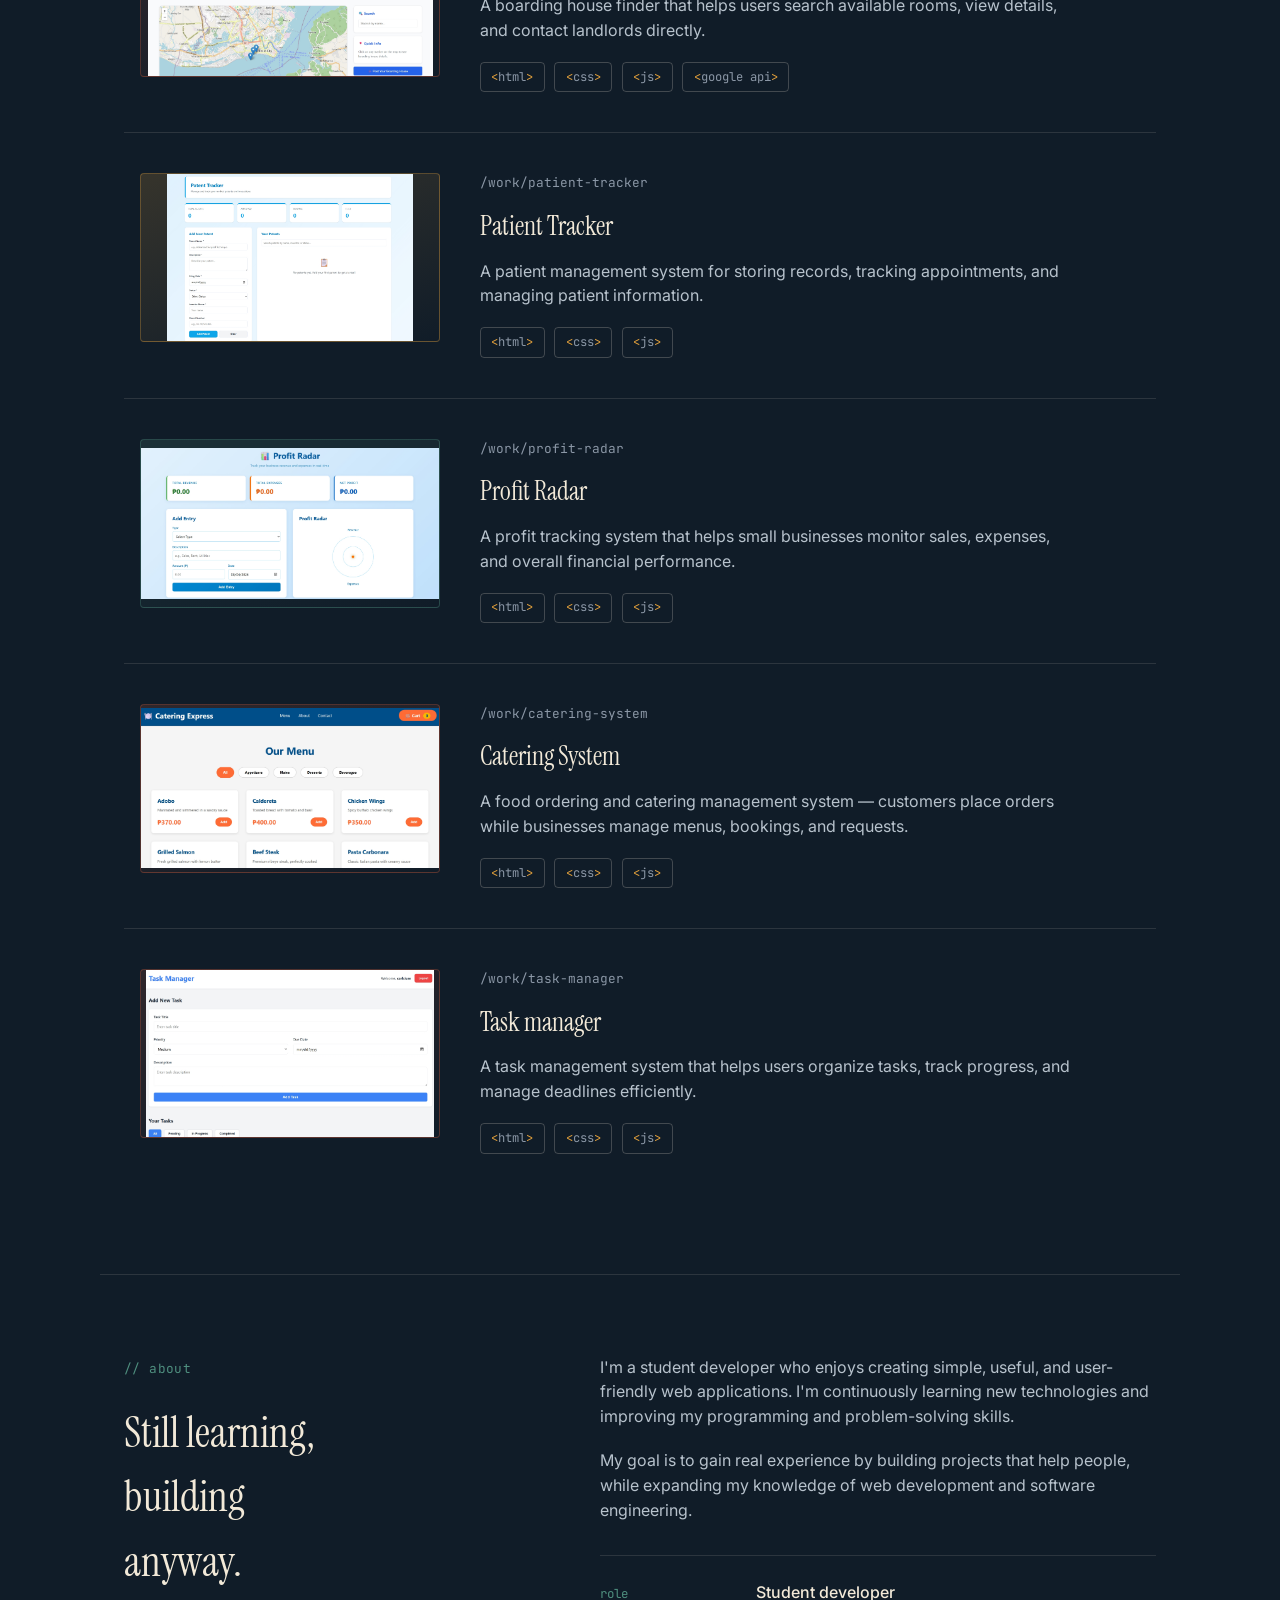
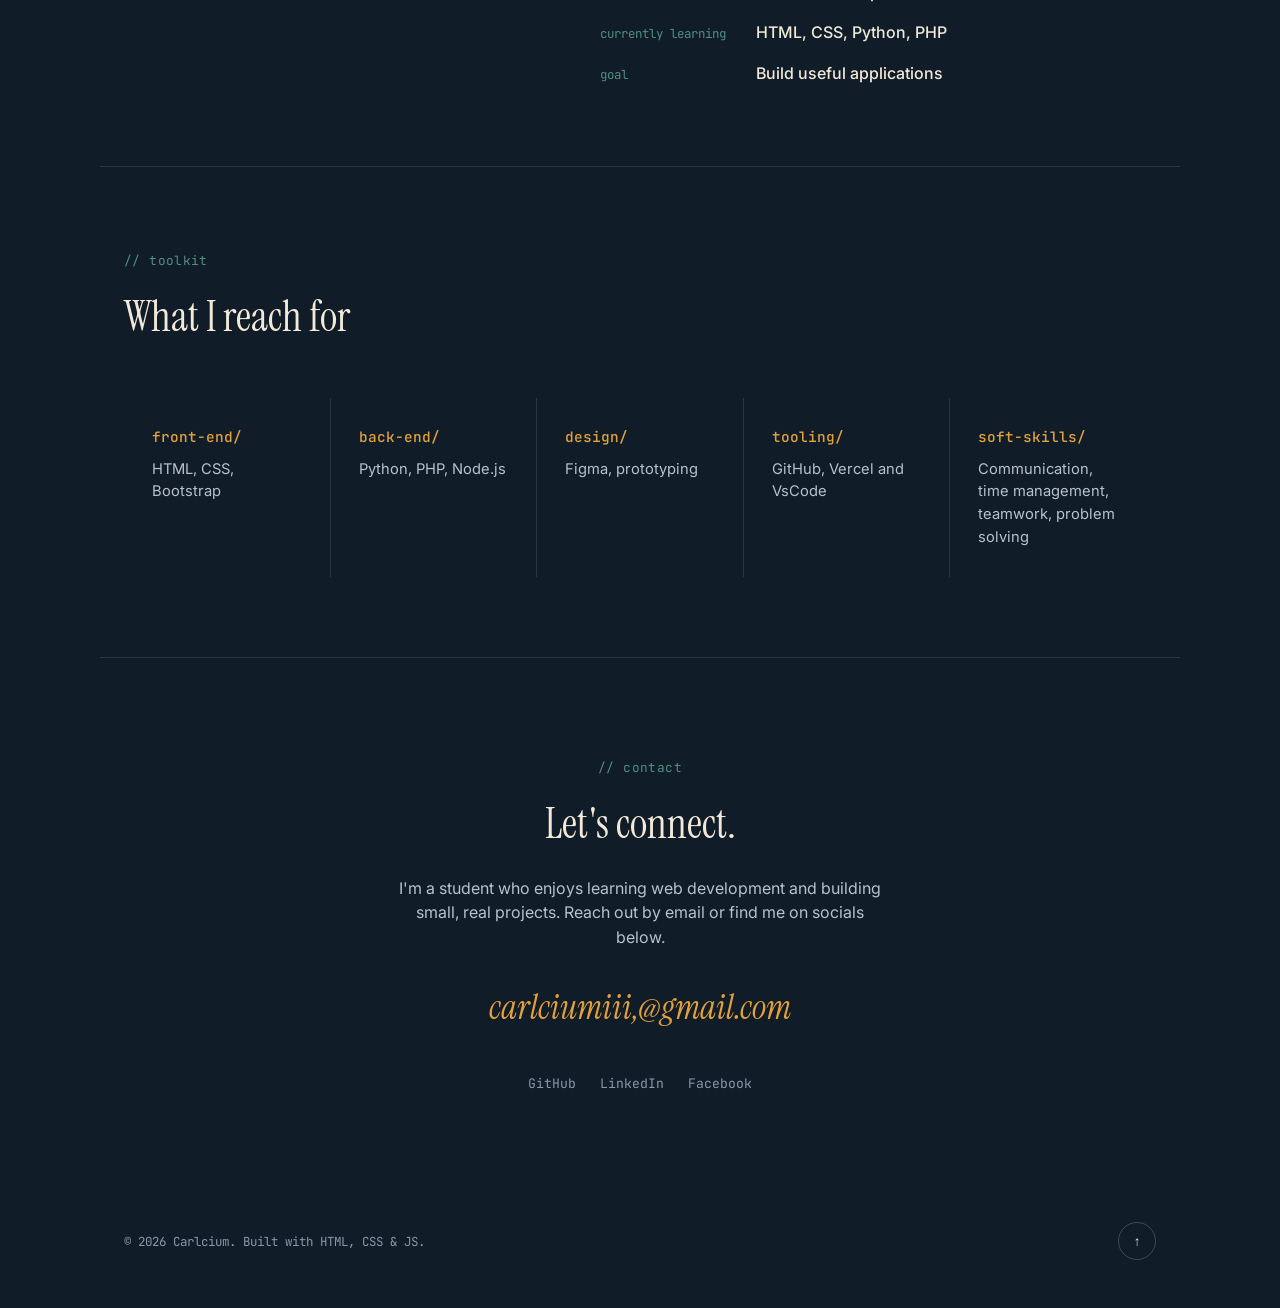
==== commit 0b0398e4: "Update index.html" ====
--- a/index.html
+++ b/index.html
@@ -37,7 +37,7 @@
         I build small systems
         <span class="hero-underline">that solve real problems<svg class="scribble" viewBox="0 0 300 20" preserveAspectRatio="none" aria-hidden="true"><path d="M2 14 C 60 4, 120 20, 180 8 S 260 2, 298 12" fill="none" stroke-width="4" stroke-linecap="round"/></svg></span>
       </h1>
-      <p class="hero-sub">I'm jepjep. I design and build practical web applications — records systems, trackers, and tools people actually use — while I learn the craft.</p>
+      <p class="hero-sub">I'm Carl Vincent. I design and build practical web applications — records systems, trackers, and tools people actually use — while I learn the craft.</p>
 
       <div class="terminal" role="status" aria-live="polite">
         <span class="terminal-prompt">&gt;</span>
